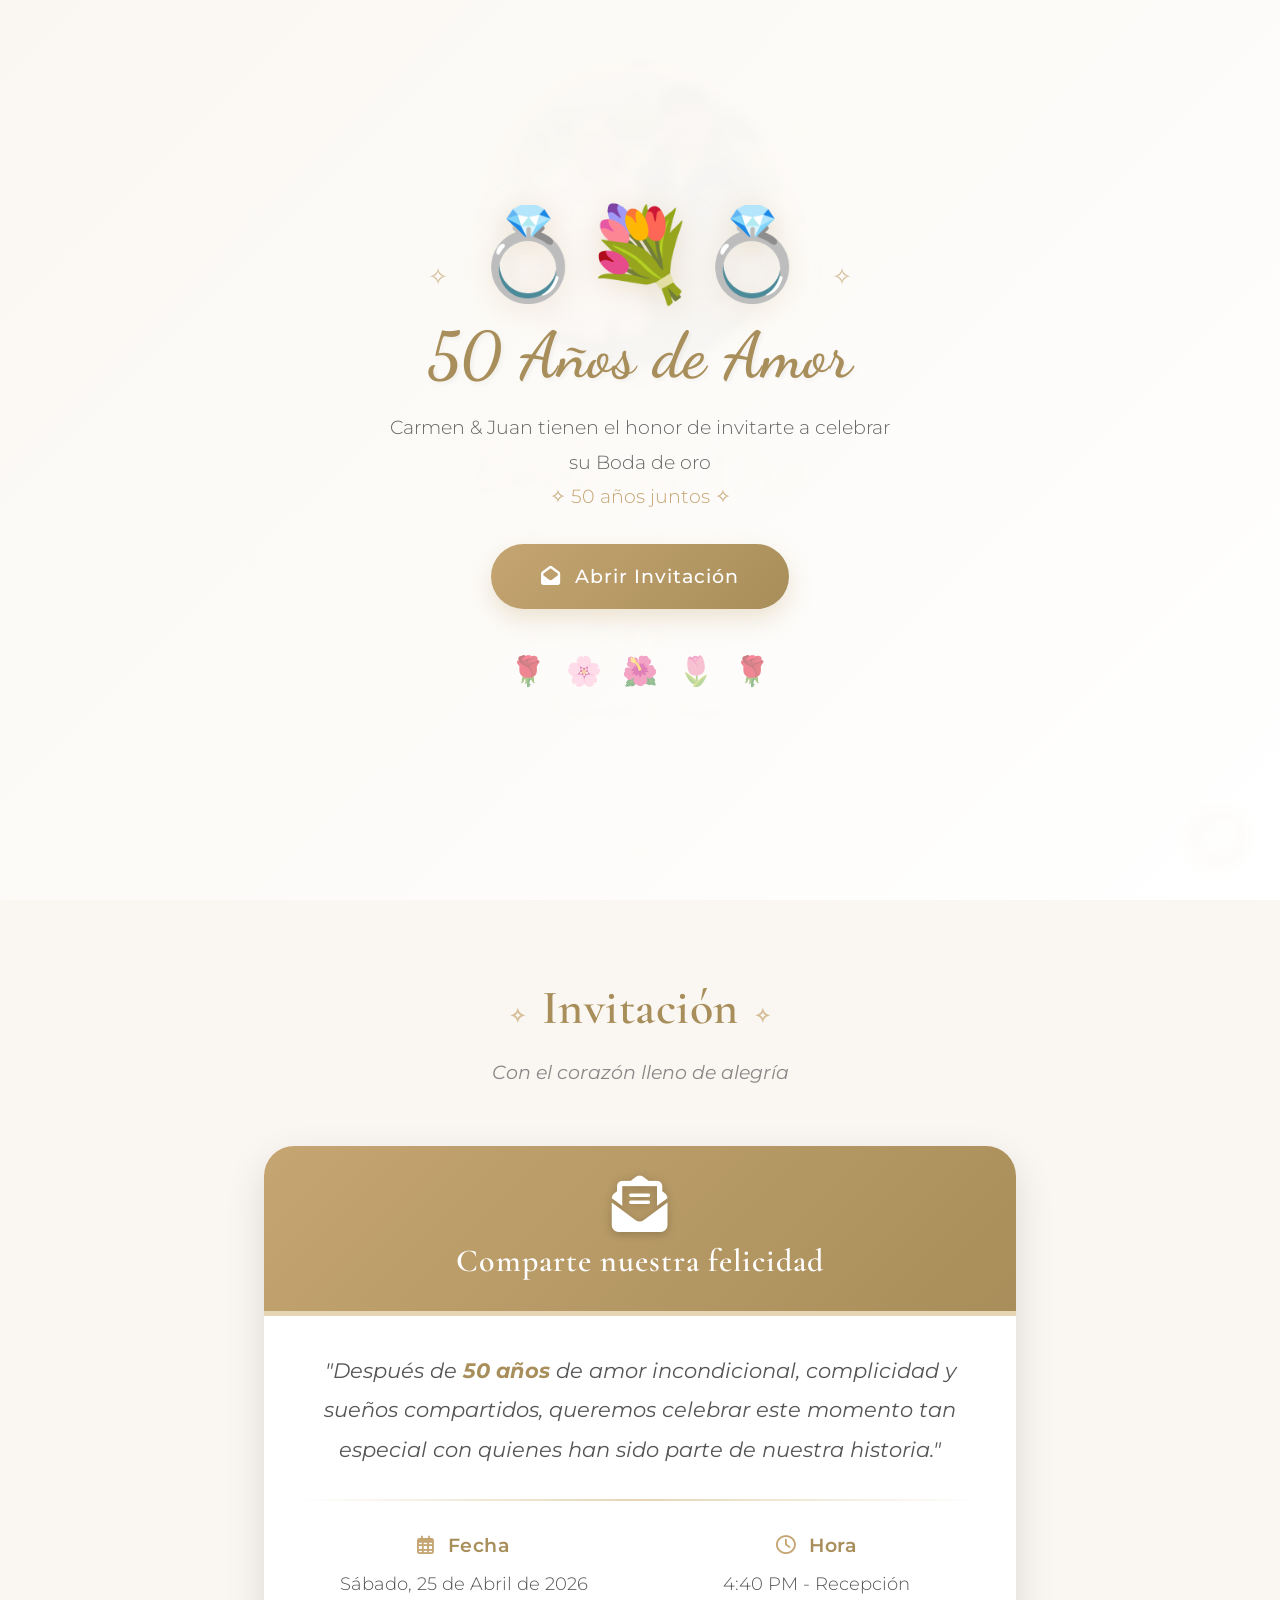
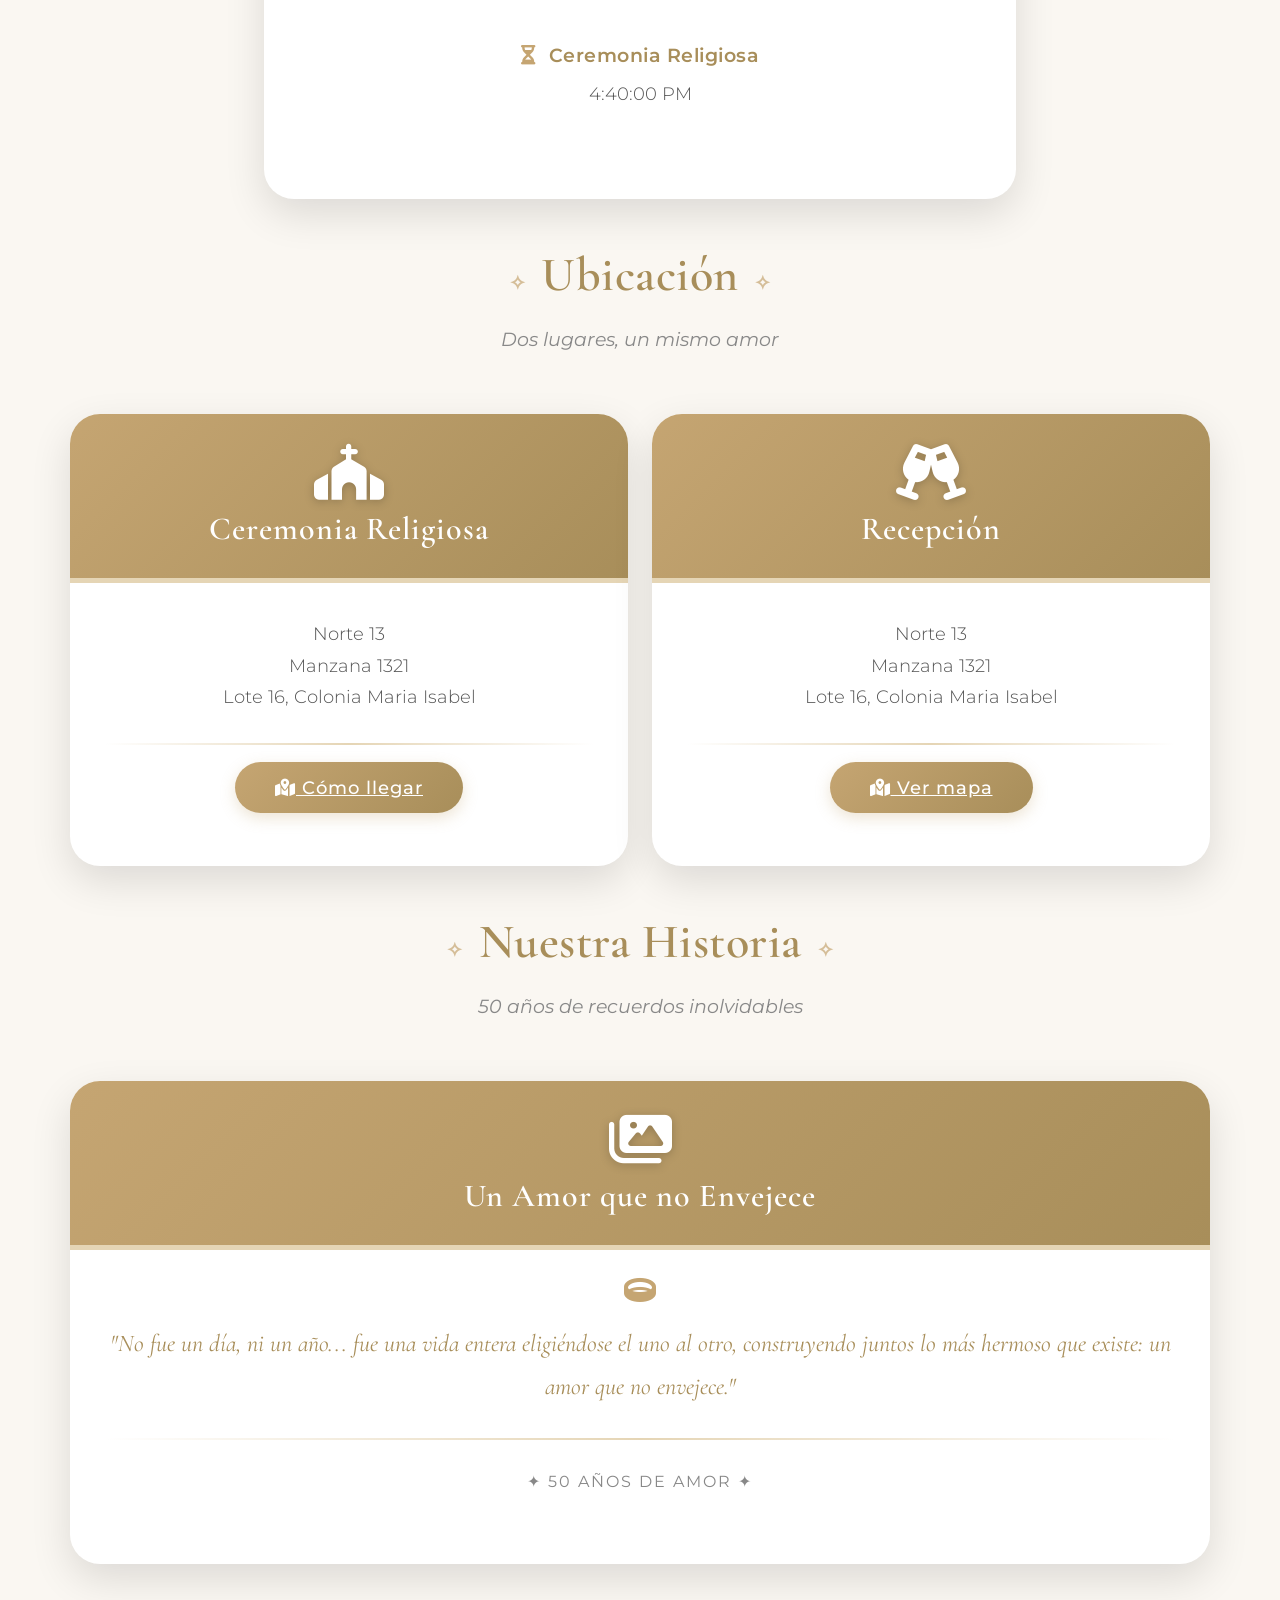
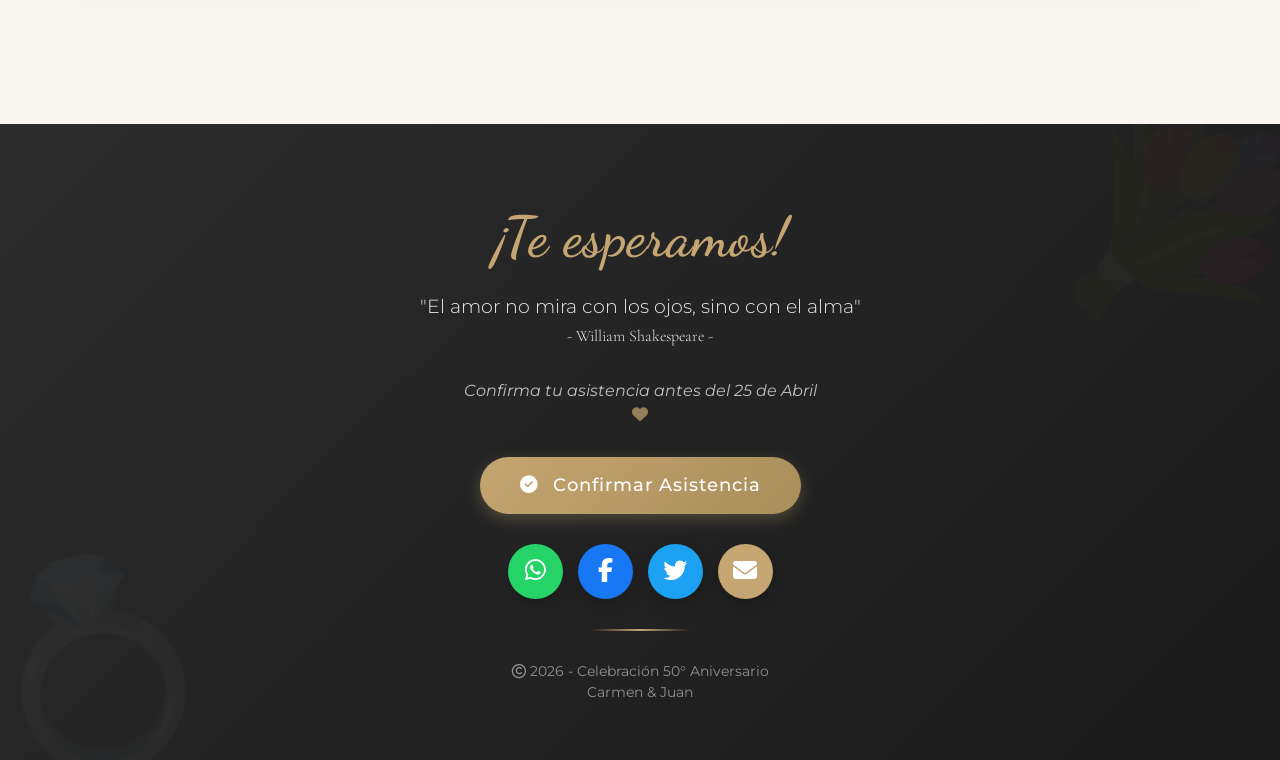
==== index.html @ 45712632 "ADD File index.html ADD File index.html" ====
<!DOCTYPE html>
<html lang="es">
<head>
    <meta charset="UTF-8">
    <meta name="viewport" content="width=device-width, initial-scale=1.0">
    <title>50° Aniversario - María & José</title>
    <link href="https://cdn.jsdelivr.net/npm/bootstrap@5.3.0/dist/css/bootstrap.min.css" rel="stylesheet">
    <link rel="stylesheet" href="https://cdnjs.cloudflare.com/ajax/libs/font-awesome/6.4.0/css/all.min.css">
    <link href="https://fonts.googleapis.com/css2?family=Cormorant+Garamond:wght@400;500;600;700&family=Montserrat:wght@300;400;500&family=Dancing+Script:wght@400;700&display=swap" rel="stylesheet">
    <style>
        :root {
            --primary: #c5a572;
            --primary-dark: #a88e5a;
            --primary-light: #e5d5b5;
            --secondary: #7a5a4b;
            --light: #faf7f2;
            --white: #ffffff;
            --dark: #2c2c2c;
            --gold: #c5a572;
            --gold-light: #e5d5b5;
            --gold-dark: #a88e5a;
            --shadow: 0 15px 40px rgba(0,0,0,0.12);
            --shadow-hover: 0 25px 50px rgba(0,0,0,0.18);
        }

        * {
            margin: 0;
            padding: 0;
            box-sizing: border-box;
        }

        body {
            font-family: 'Montserrat', sans-serif;
            background: var(--light);
            color: var(--dark);
            overflow-x: hidden;
        }

        h1, h2, h3, h4 {
            font-family: 'Cormorant Garamond', serif;
            font-weight: 600;
            letter-spacing: 0.5px;
        }

        .decorative-font {
            font-family: 'Dancing Script', cursive;
        }

        /* Pantalla de bienvenida mejorada */
        .welcome-overlay {
            position: fixed;
            top: 0;
            left: 0;
            width: 100%;
            height: 100%;
            background: linear-gradient(135deg, rgba(250,247,242,0.98) 0%, rgba(255,255,255,0.98) 100%);
            z-index: 10000;
            display: flex;
            align-items: center;
            justify-content: center;
            backdrop-filter: blur(5px);
        }

        .welcome-overlay.hidden {
            animation: fadeOutWelcome 0.8s ease-in-out forwards;
        }

        @keyframes fadeOutWelcome {
            0% { opacity: 1; visibility: visible; }
            100% { opacity: 0; visibility: hidden; }
        }

        .welcome-content {
            text-align: center;
            padding: 40px;
            max-width: 600px;
            position: relative;
        }

        .welcome-ornament {
            position: relative;
            margin-bottom: 20px;
        }

        .welcome-ornament::before,
        .welcome-ornament::after {
            content: "✧";
            font-size: 24px;
            color: var(--primary);
            margin: 0 20px;
            opacity: 0.7;
        }

        .welcome-rings {
            font-size: 90px;
            line-height: 1;
            margin: 20px 0;
            filter: drop-shadow(0 5px 15px rgba(197, 165, 114, 0.3));
            animation: ringGlow 3s ease-in-out infinite;
        }

        @keyframes ringGlow {
            0%, 100% { transform: scale(1); filter: drop-shadow(0 5px 15px rgba(197, 165, 114, 0.3)); }
            50% { transform: scale(1.05); filter: drop-shadow(0 10px 25px rgba(197, 165, 114, 0.5)); }
        }

        .welcome-title {
            font-family: 'Dancing Script', cursive;
            font-size: 4rem;
            color: var(--primary-dark);
            margin-bottom: 15px;
            text-shadow: 2px 2px 4px rgba(0,0,0,0.05);
        }

        .welcome-subtitle {
            font-size: 1.2rem;
            color: #666;
            margin-bottom: 30px;
            line-height: 1.8;
            font-weight: 300;
        }

        .welcome-btn {
            background: linear-gradient(135deg, var(--primary) 0%, var(--primary-dark) 100%);
            color: white;
            border: none;
            padding: 18px 50px;
            border-radius: 60px;
            font-size: 1.2rem;
            font-weight: 500;
            letter-spacing: 1px;
            cursor: pointer;
            transition: all 0.4s ease;
            box-shadow: 0 10px 25px rgba(197, 165, 114, 0.3);
            position: relative;
            overflow: hidden;
        }

        .welcome-btn::before {
            content: '';
            position: absolute;
            top: 0;
            left: -100%;
            width: 100%;
            height: 100%;
            background: linear-gradient(90deg, transparent, rgba(255,255,255,0.3), transparent);
            transition: left 0.5s ease;
        }

        .welcome-btn:hover::before {
            left: 100%;
        }

        .welcome-btn:hover {
            transform: translateY(-3px);
            box-shadow: 0 15px 35px rgba(197, 165, 114, 0.4);
        }

        .welcome-flowers {
            margin-top: 40px;
            font-size: 1.8rem;
            opacity: 0.5;
            display: flex;
            gap: 20px;
            justify-content: center;
        }

        /* Hero Section Mejorado */
        .hero-section {
            min-height: 100vh;
            background: linear-gradient(135deg, #fff 0%, var(--light) 100%);
            display: flex;
            align-items: center;
            justify-content: center;
            position: relative;
            overflow: hidden;
        }

        .hero-section::before {
            content: '';
            position: absolute;
            width: 100%;
            height: 100%;
            background: radial-gradient(circle at 20% 30%, rgba(197, 165, 114, 0.08) 0%, transparent 40%),
                        radial-gradient(circle at 80% 70%, rgba(197, 165, 114, 0.08) 0%, transparent 40%);
            pointer-events: none;
        }

        .decorative-border {
            position: absolute;
            width: 100%;
            height: 100%;
            border: 2px solid rgba(197, 165, 114, 0.1);
            top: 0;
            left: 0;
            pointer-events: none;
        }

        .decorative-line {
            position: absolute;
            width: 150px;
            height: 2px;
            background: linear-gradient(90deg, transparent, var(--primary-light), transparent);
        }

        .line-1 { top: 10%; left: 5%; }
        .line-2 { bottom: 10%; right: 5%; transform: rotate(180deg); }

        .decorative-symbol {
            position: absolute;
            font-size: 100px;
            color: var(--primary);
            opacity: 0.1;
            animation: floatSymbol 6s ease-in-out infinite;
        }

        @keyframes floatSymbol {
            0%, 100% { transform: translateY(0) rotate(0deg); }
            50% { transform: translateY(-20px) rotate(5deg); }
        }

        .symbol-1 { top: 5%; left: 3%; }
        .symbol-2 { top: 15%; right: 5%; animation-delay: -2s; }
        .symbol-3 { bottom: 10%; left: 8%; animation-delay: -4s; }
        .symbol-4 { bottom: 5%; right: 3%; animation-delay: -1s; }

        .hero-content {
            text-align: center;
            z-index: 10;
            animation: fadeInUp 1.2s ease-out;
            padding: 20px;
        }

        @keyframes fadeInUp {
            from {
                opacity: 0;
                transform: translateY(40px);
            }
            to {
                opacity: 1;
                transform: translateY(0);
            }
        }

        /* Marco de foto mejorado para aniversario */
        .photo-frame-container {
            position: relative;
            width: 320px;
            height: 320px;
            margin: 0 auto 40px;
        }

        .photo-frame {
            width: 100%;
            height: 100%;
            border-radius: 50%;
            padding: 10px;
            background: linear-gradient(135deg, var(--primary) 0%, var(--primary-light) 50%, var(--primary) 100%);
            box-shadow: var(--shadow);
            position: relative;
            animation: gentleFloat 4s ease-in-out infinite;
        }

        @keyframes gentleFloat {
            0%, 100% { transform: translateY(0); }
            50% { transform: translateY(-12px); }
        }

        .photo-frame-inner {
            width: 100%;
            height: 100%;
            border-radius: 50%;
            overflow: hidden;
            border: 4px solid var(--white);
            box-shadow: inset 0 0 30px rgba(0,0,0,0.1);
        }

        .photo-placeholder {
            width: 100%;
            height: 100%;
            background: linear-gradient(45deg, #e5d5b5 0%, #d4b894 100%);
            display: flex;
            align-items: center;
            justify-content: center;
            color: var(--white);
            font-size: 80px;
        }

        .photo-placeholder img {
            width: 100%;
            height: 100%;
            object-fit: cover;
            transition: transform 0.5s ease;
        }

        .photo-placeholder img:hover {
            transform: scale(1.05);
        }

        .frame-decoration {
            position: absolute;
            top: -20px;
            left: -20px;
            right: -20px;
            bottom: -20px;
            border: 2px dashed var(--primary-light);
            border-radius: 50%;
            animation: rotateSlow 30s linear infinite;
        }

        .frame-decoration-2 {
            position: absolute;
            top: -10px;
            left: -10px;
            right: -10px;
            bottom: -10px;
            border: 1px solid var(--primary);
            border-radius: 50%;
            opacity: 0.5;
            animation: rotateSlow 20s linear infinite reverse;
        }

        @keyframes rotateSlow {
            from { transform: rotate(0deg); }
            to { transform: rotate(360deg); }
        }

        .frame-ornaments {
            position: absolute;
            width: 100%;
            height: 100%;
            top: 0;
            left: 0;
            pointer-events: none;
        }

        .frame-ornament {
            position: absolute;
            font-size: 24px;
            color: var(--primary);
            filter: drop-shadow(0 2px 5px rgba(197, 165, 114, 0.3));
        }

        .orn-1 { top: -15px; left: 50%; transform: translateX(-50%); }
        .orn-2 { bottom: -15px; left: 50%; transform: translateX(-50%); }
        .orn-3 { left: -15px; top: 50%; transform: translateY(-50%); }
        .orn-4 { right: -15px; top: 50%; transform: translateY(-50%); }
        .orn-5 { top: 15%; right: -10px; transform: rotate(15deg); }
        .orn-6 { bottom: 15%; left: -10px; transform: rotate(-15deg); }

        .hero-title {
            font-family: 'Dancing Script', cursive;
            font-size: 4.5rem;
            color: var(--primary-dark);
            margin-bottom: 10px;
            text-shadow: 2px 2px 4px rgba(0,0,0,0.05);
            line-height: 1.2;
        }

        .hero-subtitle {
            font-family: 'Cormorant Garamond', serif;
            font-size: 1.8rem;
            letter-spacing: 3px;
            color: var(--secondary);
            margin-bottom: 20px;
            text-transform: uppercase;
            font-weight: 400;
        }

        .anniversary-number {
            font-size: 6rem;
            font-weight: 700;
            color: var(--primary);
            text-shadow: 2px 2px 4px rgba(197, 165, 114, 0.2);
            line-height: 1;
            margin: 15px 0;
            font-family: 'Cormorant Garamond', serif;
        }

        .couple-names {
            font-size: 2rem;
            color: var(--secondary);
            font-family: 'Dancing Script', cursive;
            margin-bottom: 25px;
        }

        .scroll-indicator {
            position: absolute;
            bottom: 30px;
            left: 50%;
            transform: translateX(-50%);
            color: var(--primary);
            cursor: pointer;
            transition: all 0.3s ease;
            animation: bounceDown 2s infinite;
        }

        @keyframes bounceDown {
            0%, 100% { transform: translateX(-50%) translateY(0); }
            50% { transform: translateX(-50%) translateY(10px); }
        }

        /* Countdown mejorado */
        .countdown-wrapper {
            background: rgba(255,255,255,0.8);
            backdrop-filter: blur(5px);
            border-radius: 80px;
            padding: 20px 30px;
            margin-top: 30px;
            box-shadow: 0 5px 20px rgba(197, 165, 114, 0.2);
            border: 1px solid rgba(197, 165, 114, 0.3);
        }

        .countdown-container {
            display: flex;
            justify-content: center;
            gap: 25px;
            flex-wrap: wrap;
        }

        .countdown-item {
            text-align: center;
            min-width: 80px;
        }

        .countdown-number {
            font-size: 2.8rem;
            font-weight: 700;
            color: var(--primary-dark);
            line-height: 1;
            display: block;
            font-family: 'Cormorant Garamond', serif;
        }

        .countdown-label {
            font-size: 0.9rem;
            color: #888;
            text-transform: uppercase;
            letter-spacing: 1px;
            font-weight: 300;
        }

        /* Secciones generales */
        .section-padding {
            padding: 80px 0;
        }

        .section-title {
            font-family: 'Cormorant Garamond', serif;
            font-size: 3rem;
            color: var(--primary-dark);
            text-align: center;
            margin-bottom: 60px;
            position: relative;
        }

        .section-title::before {
            content: "✧";
            font-size: 20px;
            color: var(--primary);
            margin-right: 15px;
            opacity: 0.7;
        }

        .section-title::after {
            content: "✧";
            font-size: 20px;
            color: var(--primary);
            margin-left: 15px;
            opacity: 0.7;
        }

        .section-subtitle {
            text-align: center;
            color: #888;
            font-size: 1.2rem;
            margin-top: -40px;
            margin-bottom: 60px;
            font-style: italic;
        }

        /* Cards mejoradas */
        .card-custom {
            border: none;
            border-radius: 30px;
            background: var(--white);
            box-shadow: var(--shadow);
            transition: all 0.4s ease;
            overflow: hidden;
            margin-bottom: 30px;
            height: 100%;
        }

        .card-custom:hover {
            transform: translateY(-10px);
            box-shadow: var(--shadow-hover);
        }

        .card-header-custom {
            background: linear-gradient(135deg, var(--primary) 0%, var(--primary-dark) 100%);
            color: white;
            padding: 30px 20px;
            text-align: center;
            border-bottom: 5px solid var(--gold-light);
        }

        .card-header-custom i {
            font-size: 3.5rem;
            margin-bottom: 10px;
            filter: drop-shadow(0 2px 5px rgba(0,0,0,0.2));
        }

        .card-header-custom h3 {
            font-size: 2rem;
            margin: 0;
            font-family: 'Cormorant Garamond', serif;
            letter-spacing: 1px;
        }

        .card-body-custom {
            padding: 35px;
        }

        .info-item {
            margin-bottom: 25px;
        }

        .info-label {
            font-weight: 600;
            color: var(--primary-dark);
            font-size: 1.2rem;
            margin-bottom: 8px;
            letter-spacing: 0.5px;
        }

        .info-label i {
            margin-right: 8px;
            color: var(--primary);
        }

        .info-text {
            color: #555;
            font-size: 1.1rem;
            line-height: 1.8;
            font-weight: 300;
        }

        .divider {
            height: 2px;
            background: linear-gradient(90deg, transparent, var(--primary-light), transparent);
            margin: 30px 0;
        }

        .btn-custom {
            background: linear-gradient(135deg, var(--primary) 0%, var(--primary-dark) 100%);
            color: white;
            border: none;
            padding: 15px 40px;
            border-radius: 60px;
            font-size: 1.1rem;
            font-weight: 500;
            letter-spacing: 1px;
            transition: all 0.3s ease;
            box-shadow: 0 5px 15px rgba(197, 165, 114, 0.3);
            position: relative;
            overflow: hidden;
        }

        .btn-custom::before {
            content: '';
            position: absolute;
            top: 0;
            left: -100%;
            width: 100%;
            height: 100%;
            background: linear-gradient(90deg, transparent, rgba(255,255,255,0.3), transparent);
            transition: left 0.5s ease;
        }

        .btn-custom:hover::before {
            left: 100%;
        }

        .btn-custom:hover {
            transform: translateY(-3px);
            box-shadow: 0 8px 25px rgba(197, 165, 114, 0.4);
        }

        /* Padrinos list mejorado */
        .padrinos-list {
            list-style: none;
            padding: 0;
        }

        .padrinos-list li {
            padding: 20px;
            margin-bottom: 15px;
            background: var(--light);
            border-radius: 20px;
            border-left: 5px solid var(--primary);
            transition: all 0.3s ease;
        }

        .padrinos-list li:hover {
            background: #f0e8dc;
            transform: translateX(5px);
        }

        .padrinos-list li strong {
            color: var(--primary-dark);
            display: block;
            margin-bottom: 8px;
            font-size: 1.2rem;
            font-family: 'Cormorant Garamond', serif;
        }

        /* Galería mejorada */
        .gallery-grid {
            display: grid;
            grid-template-columns: repeat(auto-fit, minmax(200px, 1fr));
            gap: 20px;
            margin-top: 20px;
        }

        .gallery-item {
            position: relative;
            overflow: hidden;
            border-radius: 20px;
            cursor: pointer;
            aspect-ratio: 1;
            border: 3px solid var(--white);
            box-shadow: 0 5px 15px rgba(0,0,0,0.1);
            transition: all 0.4s ease;
        }

        .gallery-item::after {
            content: '🔍';
            position: absolute;
            top: 50%;
            left: 50%;
            transform: translate(-50%, -50%) scale(0);
            font-size: 2rem;
            color: white;
            background: rgba(197, 165, 114, 0.8);
            width: 50px;
            height: 50px;
            border-radius: 50%;
            display: flex;
            align-items: center;
            justify-content: center;
            transition: all 0.3s ease;
            opacity: 0;
        }

        .gallery-item:hover::after {
            transform: translate(-50%, -50%) scale(1);
            opacity: 1;
        }

        .gallery-item:hover {
            border-color: var(--primary);
            box-shadow: 0 10px 25px rgba(197, 165, 114, 0.4);
        }

        .gallery-item img {
            width: 100%;
            height: 100%;
            object-fit: cover;
            transition: transform 0.6s ease;
        }

        .gallery-item:hover img {
            transform: scale(1.15);
        }

        /* Footer mejorado */
        .footer-section {
            background: linear-gradient(135deg, #2c2c2c 0%, #1a1a1a 100%);
            color: white;
            padding: 80px 0 40px;
            margin-top: 80px;
            position: relative;
            overflow: hidden;
        }

        .footer-section::before {
            content: '💍';
            position: absolute;
            font-size: 200px;
            opacity: 0.03;
            bottom: -50px;
            left: -30px;
            transform: rotate(-15deg);
        }

        .footer-section::after {
            content: '💐';
            position: absolute;
            font-size: 200px;
            opacity: 0.03;
            top: -50px;
            right: -30px;
            transform: rotate(15deg) scaleX(-1);
        }

        .footer-content {
            position: relative;
            z-index: 2;
            text-align: center;
        }

        .footer-title {
            font-family: 'Dancing Script', cursive;
            font-size: 3.5rem;
            color: var(--primary);
            margin-bottom: 20px;
        }

        .footer-text {
            font-size: 1.2rem;
            margin-bottom: 30px;
            opacity: 0.9;
            font-weight: 300;
            max-width: 700px;
            margin-left: auto;
            margin-right: auto;
        }

        .footer-note {
            font-size: 1rem;
            opacity: 0.7;
            margin-bottom: 30px;
            font-style: italic;
        }

        .share-buttons {
            display: flex;
            gap: 15px;
            justify-content: center;
            margin: 30px 0;
        }

        .share-btn {
            width: 55px;
            height: 55px;
            border-radius: 50%;
            border: none;
            color: white;
            font-size: 1.5rem;
            cursor: pointer;
            transition: all 0.4s ease;
            box-shadow: 0 5px 15px rgba(0,0,0,0.2);
        }

        .share-btn:hover {
            transform: translateY(-5px) scale(1.1);
        }

        .share-btn.whatsapp { background: #25D366; }
        .share-btn.facebook { background: #1877F2; }
        .share-btn.twitter { background: #1DA1F2; }
        .share-btn.email { background: var(--primary); }

        .footer-divider {
            width: 100px;
            height: 2px;
            background: linear-gradient(90deg, transparent, var(--primary), transparent);
            margin: 30px auto;
        }

        .copyright {
            font-size: 0.9rem;
            opacity: 0.5;
        }

        /* Music control mejorado */
        .music-control {
            position: fixed;
            bottom: 30px;
            right: 30px;
            z-index: 1000;
            background: linear-gradient(135deg, var(--primary) 0%, var(--primary-dark) 100%);
            color: white;
            border: none;
            width: 65px;
            height: 65px;
            border-radius: 50%;
            font-size: 1.8rem;
            cursor: pointer;
            box-shadow: 0 5px 20px rgba(197, 165, 114, 0.4);
            transition: all 0.4s ease;
            display: flex;
            align-items: center;
            justify-content: center;
            animation: pulseMusic 2s infinite;
        }

        @keyframes pulseMusic {
            0% { box-shadow: 0 5px 20px rgba(197, 165, 114, 0.4); }
            50% { box-shadow: 0 10px 30px rgba(197, 165, 114, 0.7); }
            100% { box-shadow: 0 5px 20px rgba(197, 165, 114, 0.4); }
        }

        .music-control:hover {
            transform: scale(1.15) rotate(5deg);
        }

        /* Modal mejorado */
        .modal-content {
            border-radius: 30px;
            border: none;
            overflow: hidden;
        }

        .modal-header {
            background: linear-gradient(135deg, var(--primary) 0%, var(--primary-dark) 100%);
            color: white;
            padding: 25px;
            border-bottom: 3px solid var(--gold-light);
        }

        .modal-header .modal-title {
            font-size: 1.8rem;
            font-family: 'Cormorant Garamond', serif;
        }

        .modal-body {
            padding: 35px;
        }

        .form-control, .form-select {
            border-radius: 15px;
            padding: 12px 20px;
            border: 2px solid #eee;
            transition: all 0.3s ease;
            font-size: 1rem;
        }

        .form-control:focus, .form-select:focus {
            border-color: var(--primary);
            box-shadow: 0 0 0 0.3rem rgba(197, 165, 114, 0.25);
        }

        .form-label {
            font-weight: 500;
            color: var(--primary-dark);
            margin-bottom: 8px;
            font-size: 1.1rem;
        }

        /* Elementos flotantes */
        .floating-hearts {
            position: fixed;
            top: 0;
            left: 0;
            width: 100%;
            height: 100%;
            pointer-events: none;
            z-index: 0;
        }

        .float-item {
            position: absolute;
            color: var(--primary);
            opacity: 0.2;
            font-size: 20px;
            animation: floatVertical 8s infinite;
        }

        @keyframes floatVertical {
            0% { transform: translateY(100vh) rotate(0deg); opacity: 0; }
            10% { opacity: 0.2; }
            90% { opacity: 0.2; }
            100% { transform: translateY(-100px) rotate(360deg); opacity: 0; }
        }

        /* Responsive */
        @media (max-width: 768px) {
            .hero-title {
                font-size: 3rem;
            }
            .hero-subtitle {
                font-size: 1.4rem;
            }
            .anniversary-number {
                font-size: 4.5rem;
            }
            .couple-names {
                font-size: 1.6rem;
            }
            .photo-frame-container {
                width: 250px;
                height: 250px;
            }
            .section-title {
                font-size: 2.5rem;
            }
            .countdown-number {
                font-size: 2.2rem;
            }
            .footer-title {
                font-size: 2.5rem;
            }
        }

        @media (max-width: 480px) {
            .countdown-container {
                gap: 10px;
            }
            .countdown-item {
                min-width: 60px;
            }
            .countdown-number {
                font-size: 1.8rem;
            }
            .btn-custom {
                padding: 12px 25px;
                font-size: 1rem;
            }
        }

        /* Confeti */
        .confetti {
            position: fixed;
            pointer-events: none;
            z-index: 9999;
            font-size: 24px;
            animation: confettiFall linear forwards;
        }

        @keyframes confettiFall {
            to {
                transform: translateY(100vh) rotate(720deg);
                opacity: 0;
            }
        }

        /* Efectos hover adicionales */
        .hover-gold {
            transition: color 0.3s ease;
        }
        .hover-gold:hover {
            color: var(--primary) !important;
        }
    </style>
</head>
<body>
    <!-- Pantalla de Bienvenida Mejorada -->
    <div class="welcome-overlay" id="welcomeOverlay">
        <div class="welcome-content">
            <div class="welcome-ornament">
                <span class="welcome-rings">💍💐💍</span>
            </div>
            <h1 class="welcome-title">50 Años de Amor</h1>
            <p class="welcome-subtitle">
                Carmen & Juan tienen el honor de invitarte a celebrar<br>
                su Boda de oro<br>
                <span style="color: var(--primary);">✧ 50 años juntos ✧</span>
            </p>
            <button class="welcome-btn" onclick="openInvitation()">
                <i class="fas fa-envelope-open me-2"></i> Abrir Invitación
            </button>
            <div class="welcome-flowers">
                <span>🌹</span>
                <span>🌸</span>
                <span>🌺</span>
                <span>🌷</span>
                <span>🌹</span>
            </div>
        </div>
    </div>

    <!-- Elementos flotantes decorativos -->
    <div class="floating-hearts" id="floatingElements"></div>

    <!-- Hero Section Mejorado -->
    <section class="hero-section">
        <!-- Decoraciones de fondo -->
        <div class="decorative-line line-1"></div>
        <div class="decorative-line line-2"></div>
        <div class="decorative-symbol symbol-1">💍</div>
        <div class="decorative-symbol symbol-2">💐</div>
        <div class="decorative-symbol symbol-3">🌹</div>
        <div class="decorative-symbol symbol-4">✨</div>

        <div class="hero-content">
            <!-- Marco de foto mejorado para aniversario -->
            <div class="photo-frame-container">
                <div class="frame-decoration"></div>
                <div class="frame-decoration-2"></div>
                <div class="frame-ornaments">
                    <span class="frame-ornament orn-1">💎</span>
                    <span class="frame-ornament orn-2">💎</span>
                    <span class="frame-ornament orn-3">💍</span>
                    <span class="frame-ornament orn-4">💍</span>
                    <span class="frame-ornament orn-5">✨</span>
                    <span class="frame-ornament orn-6">✨</span>
                </div>
                <div class="photo-frame">
                    <div class="photo-frame-inner">
                        <div class="photo-placeholder">
                            <img src="images/festejados.jpeg" alt="María y José - 50 Aniversario" onerror="this.style.display='none'; this.parentElement.innerHTML='💑';">
                        </div>
                    </div>
                </div>
            </div>

            <h1 class="hero-title">Boda de Oro</h1>
            <h2 class="hero-subtitle">50 Aniversario</h2>
            <div class="anniversary-number">50°</div>
            <div class="couple-names">Carmen & Juan</div>

            <!-- Countdown mejorado -->
            <div class="countdown-wrapper">
                <div class="countdown-container">
                    <div class="countdown-item">
                        <span class="countdown-number" id="days">00</span>
                        <span class="countdown-label">Días</span>
                    </div>
                    <div class="countdown-item">
                        <span class="countdown-number" id="hours">00</span>
                        <span class="countdown-label">Horas</span>
                    </div>
                    <div class="countdown-item">
                        <span class="countdown-number" id="minutes">00</span>
                        <span class="countdown-label">Minutos</span>
                    </div>
                    <div class="countdown-item">
                        <span class="countdown-number" id="seconds">00</span>
                        <span class="countdown-label">Segundos</span>
                    </div>
                </div>
            </div>

            <div class="scroll-indicator" onclick="scrollToContent()">
                <i class="fas fa-chevron-down fa-2x"></i>
            </div>
        </div>
    </section>

    <!-- Contenido principal -->
    <div class="container section-padding">
        <!-- Invitación -->
        <h2 class="section-title">Invitación</h2>
        <p class="section-subtitle">Con el corazón lleno de alegría</p>
        <div class="row justify-content-center">
            <div class="col-lg-8">
                <div class="card-custom">
                    <div class="card-header-custom">
                        <i class="fas fa-envelope-open-text"></i>
                        <h3>Comparte nuestra felicidad</h3>
                    </div>
                    <div class="card-body-custom">
                        <p class="text-center" style="font-size: 1.3rem; line-height: 1.9; color: #555; font-style: italic;">
                            "Después de <strong style="color: var(--primary-dark);">50 años</strong> de amor incondicional, 
                            complicidad y sueños compartidos, queremos celebrar este momento tan especial 
                            con quienes han sido parte de nuestra historia."
                        </p>
                        <div class="divider"></div>
                        <div class="row text-center mt-4">
                            <div class="col-md-6">
                                <div class="info-item">
                                    <div class="info-label"><i class="far fa-calendar-alt"></i> Fecha</div>
                                    <div class="info-text">Sábado, 25 de Abril de 2026</div>
                                </div>
                            </div>
                            <div class="col-md-6">
                                <div class="info-item">
                                    <div class="info-label"><i class="far fa-clock"></i> Hora</div>
                                    <div class="info-text">4:40 PM - Recepción</div>
                                </div>
                            </div>
                        </div>
                        <div class="text-center mt-3">
                            <div class="info-item">
                                <div class="info-label"><i class="fas fa-hourglass-half"></i> Ceremonia Religiosa</div>
                                <div class="info-text">4:40:00 PM</div>
                            </div>
                        </div>
                    </div>
                </div>
            </div>
        </div>

        <!-- Ubicación -->
        <h2 class="section-title mt-5">Ubicación</h2>
        <p class="section-subtitle">Dos lugares, un mismo amor</p>
        <div class="row g-4">
            <div class="col-md-6">
                <div class="card-custom h-100">
                    <div class="card-header-custom">
                        <i class="fas fa-church"></i>
                        <h3>Ceremonia Religiosa</h3>
                    </div>
                    <div class="card-body-custom">
                        <div class="info-item text-center">                            
                            <div class="info-text">
                                Norte 13<br>
                                Manzana 1321<br>
                                Lote 16, Colonia Maria Isabel
                            </div>
                        </div>
                        <div class="divider"></div>
                        <div class="text-center">
                            <a href="https://maps.google.com" target="_blank" class="btn-custom">
                                <i class="fas fa-map-marked-alt"></i> Cómo llegar
                            </a>
                        </div>
                    </div>
                </div>
            </div>
            <div class="col-md-6">
                <div class="card-custom h-100">
                    <div class="card-header-custom">
                        <i class="fas fa-glass-cheers"></i>
                        <h3>Recepción</h3>
                    </div>
                    <div class="card-body-custom">
                        <div class="info-item text-center">
                            <div class="info-text">
                                Norte 13<br>
                                Manzana 1321<br>
                                Lote 16, Colonia Maria Isabel
                            </div>
                        </div>
                        <div class="divider"></div>
                        <div class="text-center">
                            <a href="https://maps.google.com" target="_blank" class="btn-custom">
                                <i class="fas fa-map-marked-alt"></i> Ver mapa
                            </a>
                        </div>
                    </div>
                </div>
            </div>
        </div>       

        <!-- Galería -->
        <h2 class="section-title mt-5">Nuestra Historia</h2>
        <p class="section-subtitle">50 años de recuerdos inolvidables</p>
        <div class="row justify-content-center">
            <div class="col-lg-12">
                <div class="card-custom">
                    <div class="card-header-custom">
                        <i class="fas fa-images"></i>
                        <h3>Un Amor que no Envejece</h3>
                    </div>
                    <div class="card-body-custom text-center py-4">
                        <i class="fas fa-ring" style="font-size:2rem; color:var(--primary); margin-bottom:1rem;"></i>
                        <p style="font-family:'Cormorant Garamond'; font-size:1.5rem; font-style:italic; color:var(--primary-dark); line-height:1.8;">
                            "No fue un día, ni un año... fue una vida entera eligiéndose el uno al otro,
                            construyendo juntos lo más hermoso que existe: un amor que no envejece."
                        </p>
                        <div class="divider"></div>
                        <p style="font-size:1rem; color:#888; letter-spacing:2px;">✦ 50 AÑOS DE AMOR ✦</p>
                    </div>
                </div>
            </div>
        </div>
    </div>

    <!-- Footer Mejorado -->
    <footer class="footer-section">
        <div class="container footer-content">
            <h3 class="footer-title">¡Te esperamos!</h3>
            <p class="footer-text">
                "El amor no mira con los ojos, sino con el alma"<br>
                <span style="font-family: 'Cormorant Garamond'; font-size: 1rem;">- William Shakespeare -</span>
            </p>
            <p class="footer-note">
                Confirma tu asistencia antes del 25 de Abril<br>
                <i class="fas fa-heart" style="color: var(--primary);"></i>
            </p>
            <button class="btn-custom" data-bs-toggle="modal" data-bs-target="#confirmModal">
                <i class="fas fa-check-circle me-2"></i> Confirmar Asistencia
            </button>
            
            <div class="share-buttons">
                <button class="share-btn whatsapp" onclick="shareWhatsApp()" title="Compartir en WhatsApp">
                    <i class="fab fa-whatsapp"></i>
                </button>
                <button class="share-btn facebook" onclick="shareFacebook()" title="Compartir en Facebook">
                    <i class="fab fa-facebook-f"></i>
                </button>
                <button class="share-btn twitter" onclick="shareTwitter()" title="Compartir en Twitter">
                    <i class="fab fa-twitter"></i>
                </button>
                <button class="share-btn email" onclick="shareEmail()" title="Compartir por Email">
                    <i class="fas fa-envelope"></i>
                </button>
            </div>
            
            <div class="footer-divider"></div>
            <p class="copyright">
                <i class="far fa-copyright"></i> 2026 - Celebración 50° Aniversario<br>
                Carmen & Juan
            </p>
        </div>
    </footer>

    <!-- Modal de Confirmación Mejorado -->
    <div class="modal fade" id="confirmModal" tabindex="-1" aria-hidden="true">
        <div class="modal-dialog modal-dialog-centered modal-lg">
            <div class="modal-content">
                <div class="modal-header">
                    <h5 class="modal-title"><i class="fas fa-heart me-2"></i> Confirmar Asistencia</h5>
                    <button type="button" class="btn-close btn-close-white" data-bs-dismiss="modal" aria-label="Close"></button>
                </div>
                <div class="modal-body">
                    <form id="confirmForm">
                        <div class="row">
                            <div class="col-md-6 mb-3">
                                <label class="form-label">Nombre Completo *</label>
                                <input type="text" class="form-control" id="nombre" required placeholder="Ej: Juan Pérez">
                            </div>
                            <div class="col-md-6 mb-3">
                                <label class="form-label">Teléfono / WhatsApp *</label>
                                <input type="tel" class="form-control" id="telefono" required placeholder="Ej: 555-123-4567">
                            </div>
                        </div>
                        <div class="row">
                            <div class="col-md-6 mb-3">
                                <label class="form-label">Email</label>
                                <input type="email" class="form-control" id="email" placeholder="tucorreo@ejemplo.com">
                            </div>
                            <div class="col-md-6 mb-3">
                                <label class="form-label">Número de Acompañantes</label>
                                <input type="number" class="form-control" id="acompanantes" min="0" value="0">
                            </div>
                        </div>
                        <div class="mb-3">
                            <label class="form-label">¿Asistirás a la celebración? *</label>
                            <select class="form-select" id="asistencia" required>
                                <option value="si">Sí, asistiré con gusto</option>
                                <option value="si-ceremonia">Sí, solo a la ceremonia</option>
                                <option value="si-recepcion">Sí, solo a la recepción</option>
                                <option value="no">No podré asistir</option>
                            </select>
                        </div>
                        <div class="mb-3">
                            <label class="form-label">Alergias o Restricciones Alimenticias</label>
                            <input type="text" class="form-control" id="alergias" placeholder="Ej: Sin gluten, alergia a mariscos, etc.">
                        </div>
                        <div class="mb-3">
                            <label class="form-label">Mensaje para los festejados</label>
                            <textarea class="form-control" id="mensaje" rows="3" placeholder="Escribe un mensaje especial..."></textarea>
                        </div>
                        <button type="submit" class="btn-custom w-100">
                            <i class="fas fa-paper-plane me-2"></i> Enviar Confirmación
                        </button>
                    </form>
                </div>
            </div>
        </div>
    </div>

    <!-- Control de Música Mejorado -->
    <button class="music-control" id="musicBtn" onclick="toggleMusic()">
        <i class="fas fa-music"></i>
    </button>
    
    <!-- Reproductor de Audio -->
    <audio id="bgMusic" loop>
        <source src="audio/par_anillos_balada.mp3" type="audio/mpeg">
    </audio>

    <script src="https://cdn.jsdelivr.net/npm/bootstrap@5.3.0/dist/js/bootstrap.bundle.min.js"></script>
    <script>
        // Variables globales
        let musicPlaying = false;
        const musicBtn = document.getElementById('musicBtn');
        const bgMusic = document.getElementById('bgMusic');
        let audioEnabled = false;

        // Función mejorada para abrir la invitación
        function openInvitation() {
            const overlay = document.getElementById('welcomeOverlay');
            overlay.classList.add('hidden');
            
            // Crear efecto de confeti al abrir
            createCelebrationConfetti();
            
            // Intentar reproducir música después de la interacción del usuario
            setTimeout(() => {
                bgMusic.volume = 0.5;
                bgMusic.play().then(() => {
                    musicPlaying = true;
                    musicBtn.innerHTML = '<i class="fas fa-pause"></i>';
                    audioEnabled = true;
                }).catch(error => {
                    console.log('La reproducción automática no está permitida. El usuario deberá hacer clic en el botón de música.');
                });
                
                setTimeout(() => {
                    overlay.remove();
                }, 800);
            }, 300);
        }

        // Función de confeti mejorada
        function createCelebrationConfetti() {
            const symbols = ['💍', '💐', '🌹', '✨', '💛', '🌟', '🌸', '💎', '🎉', '🥂'];
            for (let i = 0; i < 80; i++) {
                setTimeout(() => {
                    const confetti = document.createElement('div');
                    confetti.className = 'confetti';
                    confetti.style.left = Math.random() * 100 + 'vw';
                    confetti.style.top = '-20px';
                    confetti.style.fontSize = (Math.random() * 30 + 20) + 'px';
                    confetti.style.color = `hsl(${Math.random() * 60 + 30}, 70%, 60%)`;
                    confetti.innerHTML = symbols[Math.floor(Math.random() * symbols.length)];
                    confetti.style.animationDuration = Math.random() * 4 + 3 + 's';
                    confetti.style.animationDelay = Math.random() * 0.5 + 's';
                    document.body.appendChild(confetti);
                    
                    setTimeout(() => confetti.remove(), 7000);
                }, i * 50);
            }
        }

        // Control de música mejorado
        function toggleMusic() {
            if (!audioEnabled) {
                // Si el audio no ha sido habilitado por la interacción del usuario
                bgMusic.volume = 0.5;
            }
            
            if (musicPlaying) {
                bgMusic.pause();
                musicBtn.innerHTML = '<i class="fas fa-music"></i>';
                musicPlaying = false;
            } else {
                bgMusic.play().then(() => {
                    musicBtn.innerHTML = '<i class="fas fa-pause"></i>';
                    musicPlaying = true;
                    audioEnabled = true;
                }).catch(error => {
                    console.error('Error al reproducir música:', error);
                    alert('Haz clic en el botón de música después de interactuar con la página');
                });
            }
        }

        // Contador regresivo mejorado
        const eventDate = new Date('2024-06-15T19:00:00').getTime();
        
        function updateCountdown() {
            const now = new Date().getTime();
            const distance = eventDate - now;
            
            if (distance > 0) {
                const days = Math.floor(distance / (1000 * 60 * 60 * 24));
                const hours = Math.floor((distance % (1000 * 60 * 60 * 24)) / (1000 * 60 * 60));
                const minutes = Math.floor((distance % (1000 * 60 * 60)) / (1000 * 60));
                const seconds = Math.floor((distance % (1000 * 60)) / 1000);
                
                document.getElementById('days').textContent = days.toString().padStart(2, '0');
                document.getElementById('hours').textContent = hours.toString().padStart(2, '0');
                document.getElementById('minutes').textContent = minutes.toString().padStart(2, '0');
                document.getElementById('seconds').textContent = seconds.toString().padStart(2, '0');
            } else {
                document.querySelector('.countdown-wrapper').innerHTML = '<h3 style="color: var(--primary); margin: 0;">¡Hoy es el gran día!</h3>';
            }
        }
        
        setInterval(updateCountdown, 1000);
        updateCountdown();

        // Scroll suave mejorado
        function scrollToContent() {
            window.scrollTo({
                top: window.innerHeight,
                behavior: 'smooth'
            });
        }

        // Formulario de confirmación mejorado
        document.getElementById('confirmForm').addEventListener('submit', function(e) {
            e.preventDefault();
            
            const nombre = document.getElementById('nombre').value;
            const telefono = document.getElementById('telefono').value;
            const asistencia = document.getElementById('asistencia').value;
            
            // Crear efecto de celebración
            createCelebrationConfetti();
            
            // Mostrar mensaje personalizado
            let mensajeConfirmacion = `¡Gracias ${nombre}! `;
            if (asistencia === 'si' || asistencia.includes('si')) {
                mensajeConfirmacion += '¡Qué emoción que nos acompañarás! 🎉';
            } else {
                mensajeConfirmacion += 'Lamentamos que no puedas acompañarnos, ¡te extrañaremos! 💔';
            }
            
            alert(mensajeConfirmacion + '\n\nEn breve recibirás un WhatsApp de confirmación.');
            
            // Cerrar modal y resetear formulario
            const modal = bootstrap.Modal.getInstance(document.getElementById('confirmModal'));
            modal.hide();
            this.reset();
        });

        // Funciones de compartir mejoradas
        function shareWhatsApp() {
            const text = '¡Estás invitado a las Boda de Oro de María & José! 🎉 50 años de amor. Confirma tu asistencia aquí:';
            window.open(`https://wa.me/?text=${encodeURIComponent(text + ' ' + window.location.href)}`, '_blank');
        }

        function shareFacebook() {
            window.open(`https://www.facebook.com/sharer/sharer.php?u=${encodeURIComponent(window.location.href)}`, '_blank');
        }

        function shareTwitter() {
            const text = 'Celebración de 50 Aniversario de Bodas - María & José 💑';
            window.open(`https://twitter.com/intent/tweet?text=${encodeURIComponent(text)}&url=${encodeURIComponent(window.location.href)}`, '_blank');
        }

        function shareEmail() {
            const subject = 'Invitación - Boda de Oro';
            const body = 'Te invitamos a celebrar nuestras Boda de Oro (50 años de casados).\n\nDetalles del evento:\nFecha: 15 de Junio, 2024\nHora: 7:00 PM\nLugar: Salón Los Jardines\n\nConfirma tu asistencia en: ' + window.location.href;
            window.location.href = `mailto:?subject=${encodeURIComponent(subject)}&body=${encodeURIComponent(body)}`;
        }

        // Galería mejorada con navegación
        function openGallery(index) {
            const images = [
                'images/anillos_boda_uno.webp',
                'images/flores_boda_unoi.jpg',
                'images/flores_boda_dos.jpg',
                'images/anillos_boda_uno.webp',
                'images/festejados.jpeg',
                'images/festejados.jpeg'
            ];
            
            const titles = [
                'Nuestros Anillos',
                'Flores de Boda',
                'Decoración Floral',
                'Detalles Especiales',
                'Festejados',
                'Celebración'
            ];
            
            // Crear modal de galería
            const galleryModal = document.createElement('div');
            galleryModal.style.cssText = `
                position: fixed;
                top: 0;
                left: 0;
                width: 100%;
                height: 100%;
                background: rgba(0,0,0,0.95);
                z-index: 11000;
                display: flex;
                align-items: center;
                justify-content: center;
                cursor: pointer;
                backdrop-filter: blur(5px);
            `;
            
            const imgContainer = document.createElement('div');
            imgContainer.style.cssText = `
                position: relative;
                max-width: 90%;
                max-height: 90%;
            `;
            
            const img = document.createElement('img');
            img.src = images[index];
            img.style.cssText = `
                max-width: 100%;
                max-height: 80vh;
                border-radius: 20px;
                box-shadow: 0 20px 60px rgba(197, 165, 114, 0.3);
                border: 4px solid var(--primary);
            `;
            img.alt = titles[index];
            
            const titleEl = document.createElement('h3');
            titleEl.textContent = titles[index];
            titleEl.style.cssText = `
                color: white;
                text-align: center;
                margin-top: 20px;
                font-family: 'Cormorant Garamond', serif;
                font-size: 2rem;
                color: var(--primary);
            `;
            
            const closeBtn = document.createElement('button');
            closeBtn.innerHTML = '✕';
            closeBtn.style.cssText = `
                position: absolute;
                top: 20px;
                right: 20px;
                background: var(--primary);
                color: white;
                border: none;
                width: 50px;
                height: 50px;
                border-radius: 50%;
                font-size: 1.5rem;
                cursor: pointer;
                z-index: 11001;
                transition: all 0.3s ease;
            `;
            closeBtn.onmouseover = () => {
                closeBtn.style.transform = 'scale(1.1)';
            };
            closeBtn.onmouseout = () => {
                closeBtn.style.transform = 'scale(1)';
            };
            closeBtn.onclick = (e) => {
                e.stopPropagation();
                document.body.removeChild(galleryModal);
            };
            
            imgContainer.appendChild(img);
            imgContainer.appendChild(titleEl);
            galleryModal.appendChild(imgContainer);
            galleryModal.appendChild(closeBtn);
            
            // Navegación con flechas
            const leftArrow = document.createElement('div');
            leftArrow.innerHTML = '←';
            leftArrow.style.cssText = `
                position: absolute;
                left: 30px;
                font-size: 4rem;
                color: var(--primary);
                cursor: pointer;
                opacity: 0.6;
                transition: all 0.3s ease;
                user-select: none;
            `;
            leftArrow.onmouseover = () => leftArrow.style.opacity = '1';
            leftArrow.onmouseout = () => leftArrow.style.opacity = '0.6';
            leftArrow.onclick = (e) => {
                e.stopPropagation();
                const newIndex = (index - 1 + images.length) % images.length;
                document.body.removeChild(galleryModal);
                openGallery(newIndex);
            };
            
            const rightArrow = document.createElement('div');
            rightArrow.innerHTML = '→';
            rightArrow.style.cssText = `
                position: absolute;
                right: 30px;
                font-size: 4rem;
                color: var(--primary);
                cursor: pointer;
                opacity: 0.6;
                transition: all 0.3s ease;
                user-select: none;
            `;
            rightArrow.onmouseover = () => rightArrow.style.opacity = '1';
            rightArrow.onmouseout = () => rightArrow.style.opacity = '0.6';
            rightArrow.onclick = (e) => {
                e.stopPropagation();
                const newIndex = (index + 1) % images.length;
                document.body.removeChild(galleryModal);
                openGallery(newIndex);
            };
            
            galleryModal.appendChild(leftArrow);
            galleryModal.appendChild(rightArrow);
            
            galleryModal.onclick = (e) => {
                if (e.target === galleryModal) {
                    document.body.removeChild(galleryModal);
                }
            };
            
            document.body.appendChild(galleryModal);
        }

        // Crear elementos flotantes decorativos
        const floatingContainer = document.getElementById('floatingElements');
        const floatSymbols = ['💍', '💐', '🌹', '✨', '🌸', '💎', '💛'];
        for (let i = 0; i < 20; i++) {
            const element = document.createElement('div');
            element.className = 'float-item';
            element.innerHTML = floatSymbols[Math.floor(Math.random() * floatSymbols.length)];
            element.style.left = Math.random() * 100 + '%';
            element.style.fontSize = (Math.random() * 20 + 15) + 'px';
            element.style.animationDelay = Math.random() * 10 + 's';
            element.style.animationDuration = (Math.random() * 8 + 8) + 's';
            element.style.opacity = '0.1';
            floatingContainer.appendChild(element);
        }

        // Observador de intersección para animaciones al hacer scroll
        const observerOptions = {
            threshold: 0.1,
            rootMargin: '0px 0px -50px 0px'
        };

        const observer = new IntersectionObserver((entries) => {
            entries.forEach(entry => {
                if (entry.isIntersecting) {
                    entry.target.style.opacity = '1';
                    entry.target.style.transform = 'translateY(0)';
                }
            });
        }, observerOptions);

        document.querySelectorAll('.card-custom').forEach(card => {
            card.style.opacity = '0';
            card.style.transform = 'translateY(30px)';
            card.style.transition = 'all 0.8s ease-out';
            observer.observe(card);
        });

        // Validación de imágenes (mostrar placeholders si no existen)
        document.querySelectorAll('img').forEach(img => {
            img.onerror = function() {
                this.style.display = 'none';
                if (this.parentElement) {
                    this.parentElement.innerHTML = '💑';
                    this.parentElement.style.fontSize = '80px';
                    this.parentElement.style.display = 'flex';
                    this.parentElement.style.alignItems = 'center';
                    this.parentElement.style.justifyContent = 'center';
                }
            };
        });
    </script>
</body>
</html>
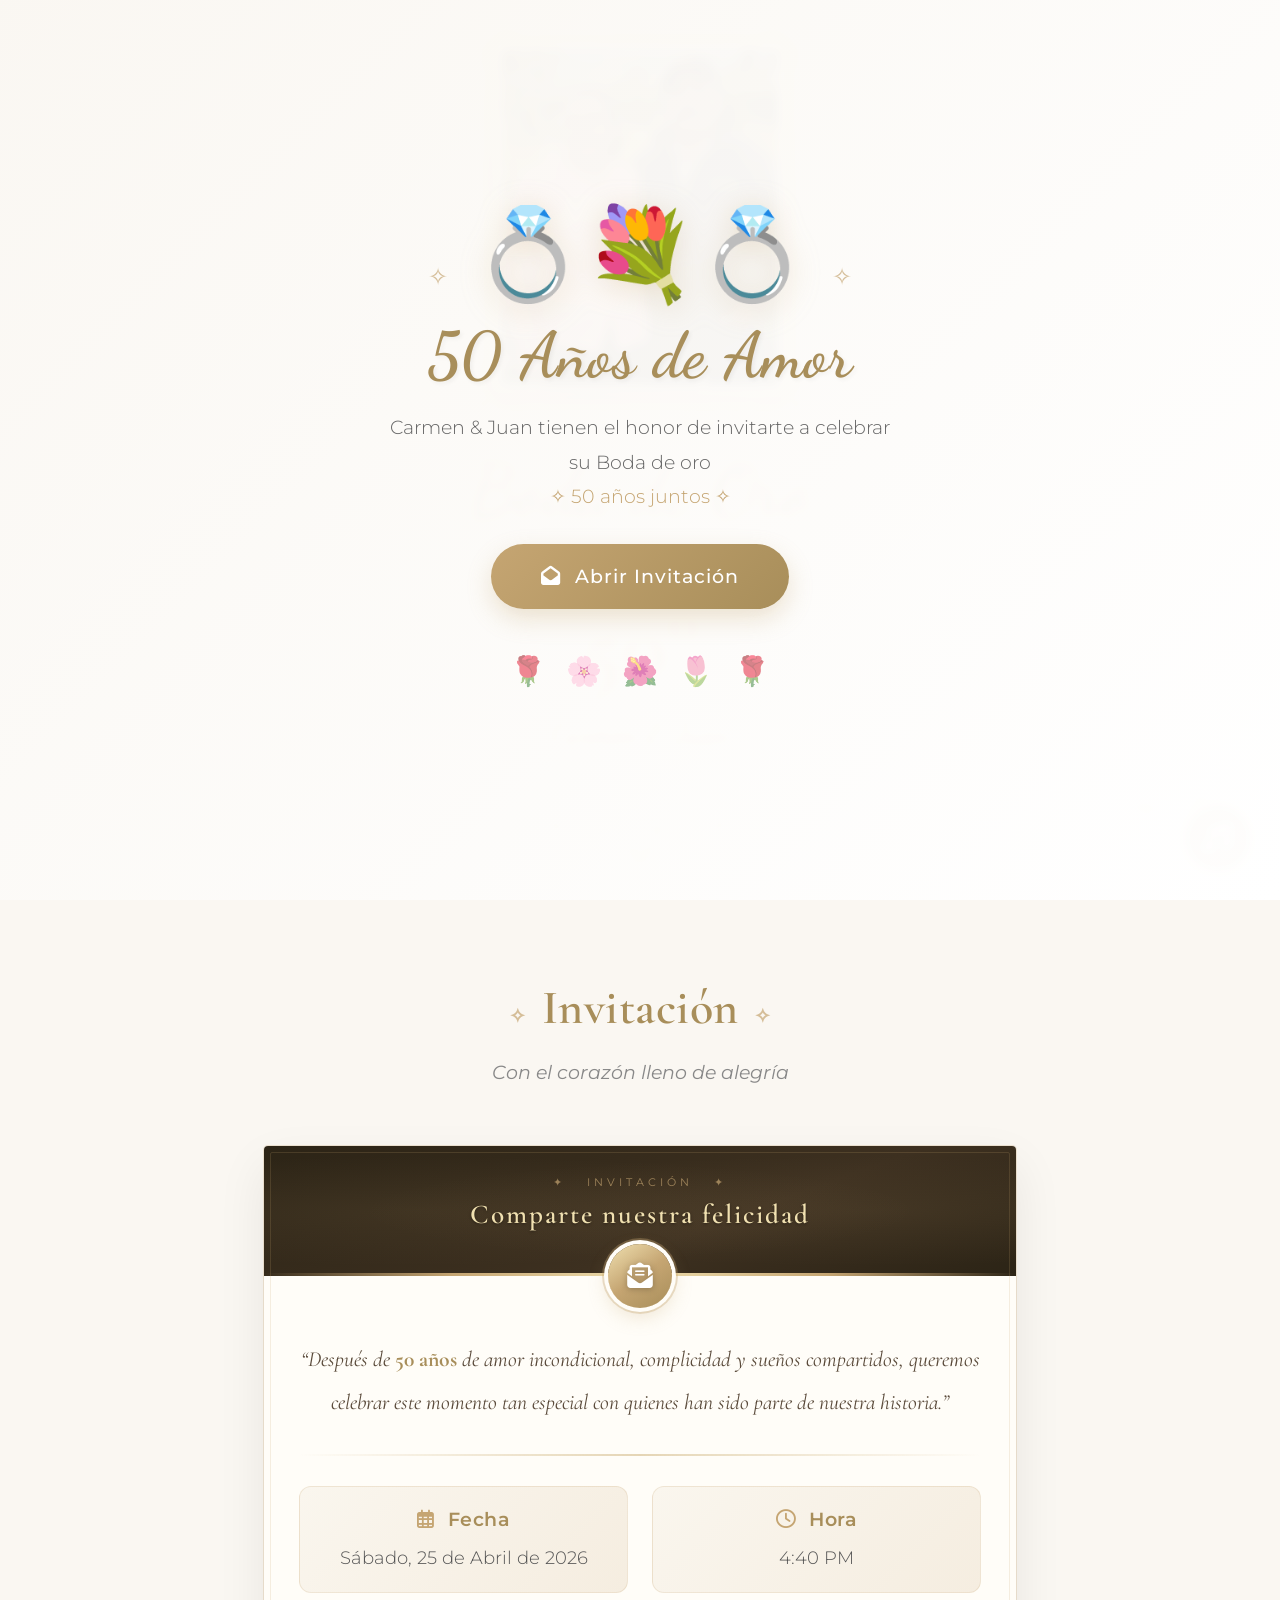
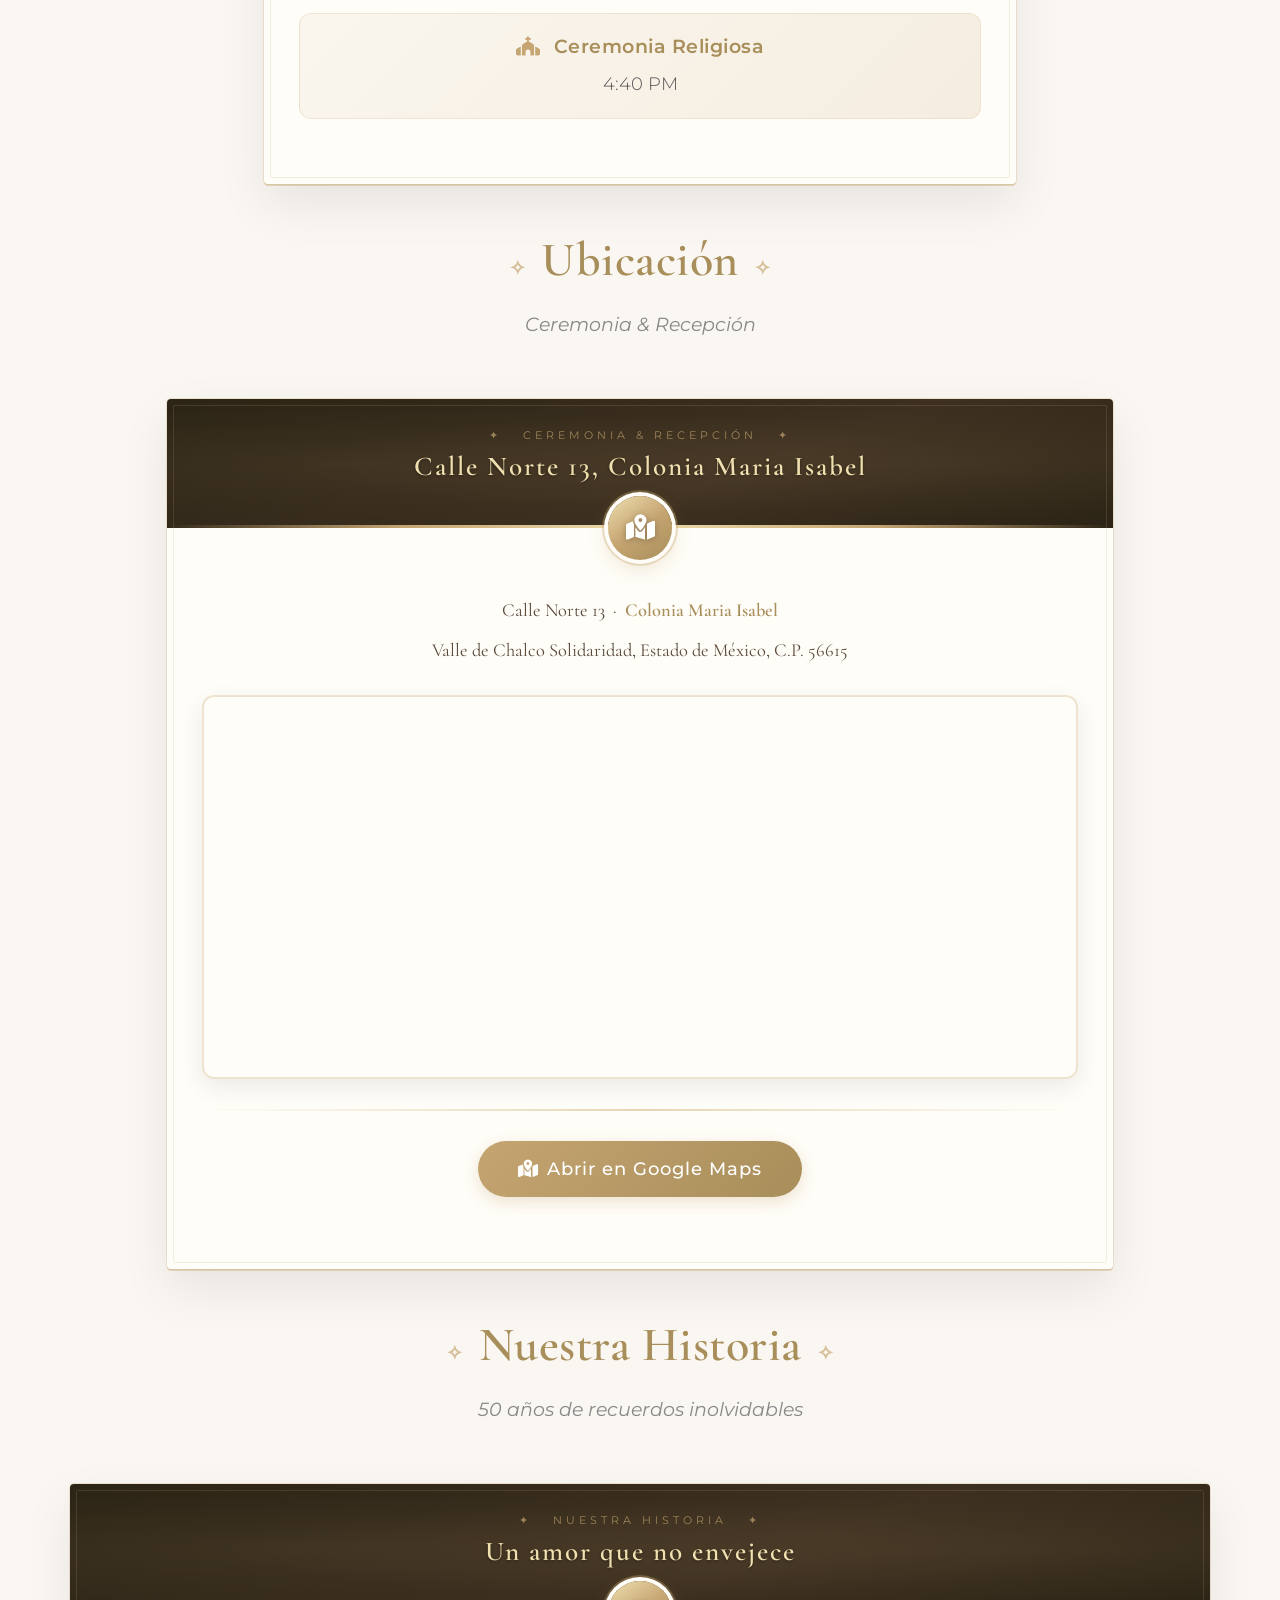
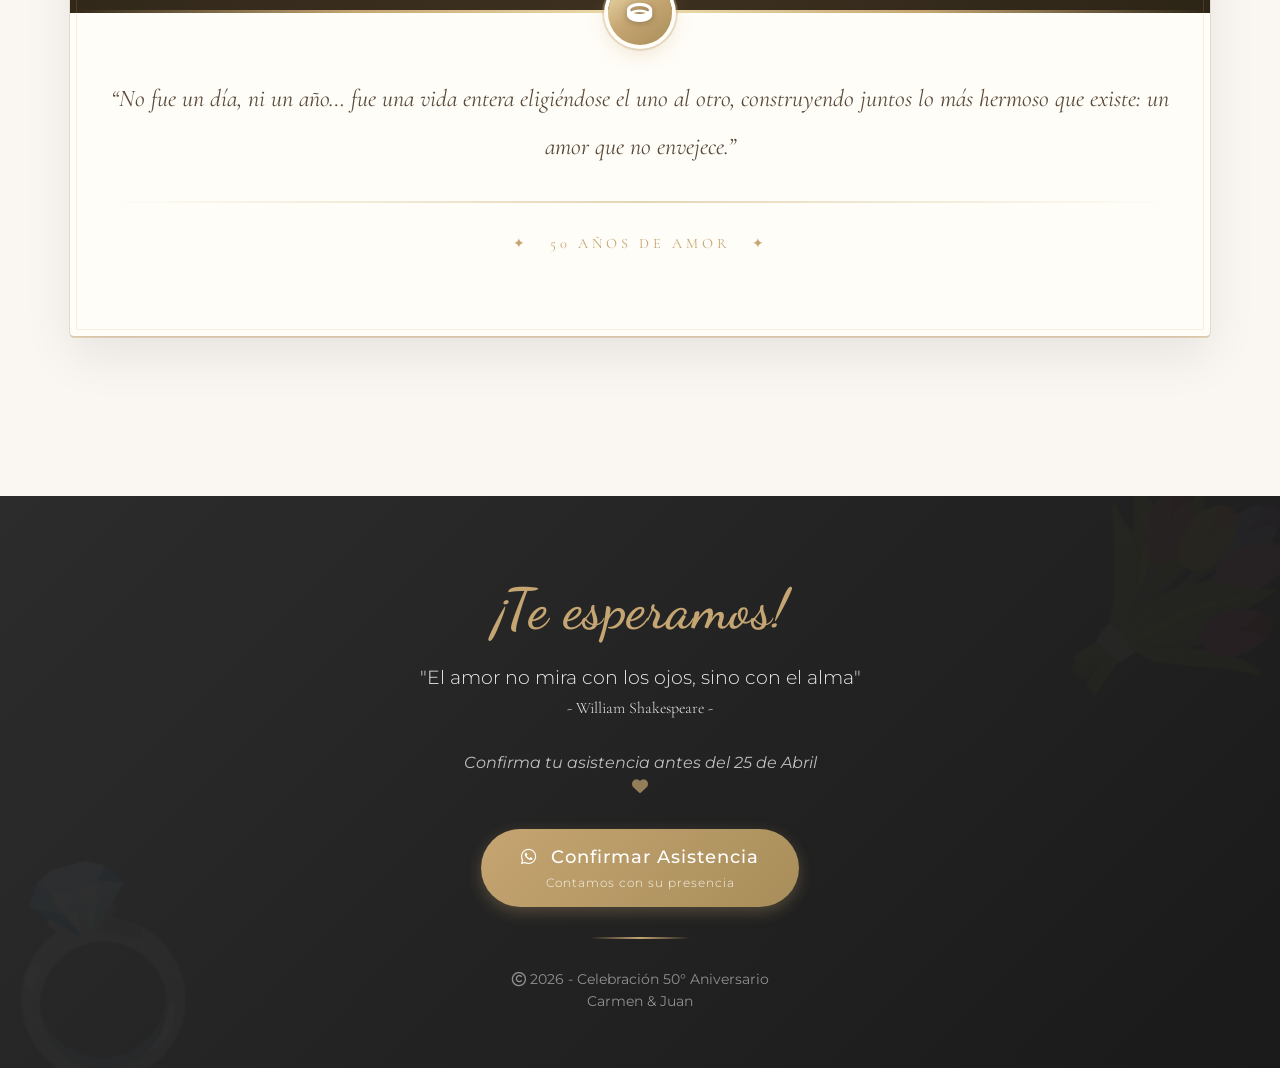
==== commit 2cdd0ede: "FIX Diseño invitación aniversario FIX Diseño invitación aniversario" ====
--- a/index.html
+++ b/index.html
@@ -242,37 +242,59 @@
             }
         }
 
-        /* Marco de foto mejorado para aniversario */
+        /* Marco de foto - Aniversario de Bodas */
         .photo-frame-container {
             position: relative;
-            width: 320px;
-            height: 320px;
-            margin: 0 auto 40px;
-        }
-
-        .photo-frame {
+            width: 300px;
+            height: 360px;
+            margin: 0 auto 50px;
+            animation: gentleFloat 5s ease-in-out infinite;
+        }
+
+        @keyframes gentleFloat {
+            0%, 100% { transform: translateY(0); }
+            50% { transform: translateY(-10px); }
+        }
+
+        /* Capa exterior: borde dorado degradado */
+        .photo-frame-outer {
+            position: absolute;
+            inset: 0;
+            border-radius: 8px;
+            background: linear-gradient(145deg, #e8d5a3, #c5a572, #f0e0b0, #a88e5a, #e8d5a3);
+            padding: 4px;
+            box-shadow:
+                0 0 0 1px rgba(197,165,114,0.3),
+                0 20px 50px rgba(197,165,114,0.35),
+                0 5px 15px rgba(0,0,0,0.15);
+        }
+
+        /* Capa media: fondo blanco con línea interior */
+        .photo-frame-mid {
             width: 100%;
             height: 100%;
-            border-radius: 50%;
-            padding: 10px;
-            background: linear-gradient(135deg, var(--primary) 0%, var(--primary-light) 50%, var(--primary) 100%);
-            box-shadow: var(--shadow);
+            border-radius: 5px;
+            background: #fff;
+            padding: 8px;
             position: relative;
-            animation: gentleFloat 4s ease-in-out infinite;
-        }
-
-        @keyframes gentleFloat {
-            0%, 100% { transform: translateY(0); }
-            50% { transform: translateY(-12px); }
-        }
-
+        }
+
+        .photo-frame-mid::before {
+            content: '';
+            position: absolute;
+            inset: 5px;
+            border: 1px solid rgba(197,165,114,0.5);
+            border-radius: 3px;
+            pointer-events: none;
+            z-index: 2;
+        }
+
+        /* Imagen */
         .photo-frame-inner {
             width: 100%;
             height: 100%;
-            border-radius: 50%;
+            border-radius: 3px;
             overflow: hidden;
-            border: 4px solid var(--white);
-            box-shadow: inset 0 0 30px rgba(0,0,0,0.1);
         }
 
         .photo-placeholder {
@@ -290,63 +312,46 @@
             width: 100%;
             height: 100%;
             object-fit: cover;
-            transition: transform 0.5s ease;
+            transition: transform 0.6s ease;
         }
 
         .photo-placeholder img:hover {
-            transform: scale(1.05);
-        }
-
-        .frame-decoration {
+            transform: scale(1.04);
+        }
+
+        /* Ornamentos en las 4 esquinas */
+        .frame-corner {
             position: absolute;
-            top: -20px;
-            left: -20px;
-            right: -20px;
-            bottom: -20px;
-            border: 2px dashed var(--primary-light);
-            border-radius: 50%;
-            animation: rotateSlow 30s linear infinite;
-        }
-
-        .frame-decoration-2 {
+            width: 44px;
+            height: 44px;
+            z-index: 10;
+            pointer-events: none;
+        }
+        .frame-corner svg { width: 100%; height: 100%; }
+        .fc-tl { top: -10px; left: -10px; }
+        .fc-tr { top: -10px; right: -10px; transform: scaleX(-1); }
+        .fc-bl { bottom: -10px; left: -10px; transform: scaleY(-1); }
+        .fc-br { bottom: -10px; right: -10px; transform: scale(-1); }
+
+        /* Etiqueta inferior con año */
+        .frame-label {
             position: absolute;
-            top: -10px;
-            left: -10px;
-            right: -10px;
-            bottom: -10px;
-            border: 1px solid var(--primary);
-            border-radius: 50%;
-            opacity: 0.5;
-            animation: rotateSlow 20s linear infinite reverse;
-        }
-
-        @keyframes rotateSlow {
-            from { transform: rotate(0deg); }
-            to { transform: rotate(360deg); }
-        }
-
-        .frame-ornaments {
-            position: absolute;
-            width: 100%;
-            height: 100%;
-            top: 0;
-            left: 0;
-            pointer-events: none;
-        }
-
-        .frame-ornament {
-            position: absolute;
-            font-size: 24px;
+            bottom: -38px;
+            left: 50%;
+            transform: translateX(-50%);
+            white-space: nowrap;
+            font-family: 'Cormorant Garamond', serif;
+            font-size: 0.85rem;
+            letter-spacing: 3px;
+            color: var(--primary-dark);
+            text-transform: uppercase;
+        }
+        .frame-label::before, .frame-label::after {
+            content: '✦';
+            margin: 0 8px;
             color: var(--primary);
-            filter: drop-shadow(0 2px 5px rgba(197, 165, 114, 0.3));
-        }
-
-        .orn-1 { top: -15px; left: 50%; transform: translateX(-50%); }
-        .orn-2 { bottom: -15px; left: 50%; transform: translateX(-50%); }
-        .orn-3 { left: -15px; top: 50%; transform: translateY(-50%); }
-        .orn-4 { right: -15px; top: 50%; transform: translateY(-50%); }
-        .orn-5 { top: 15%; right: -10px; transform: rotate(15deg); }
-        .orn-6 { bottom: 15%; left: -10px; transform: rotate(-15deg); }
+            font-size: 0.7rem;
+        }
 
         .hero-title {
             font-family: 'Dancing Script', cursive;
@@ -479,46 +484,128 @@
             font-style: italic;
         }
 
-        /* Cards mejoradas */
+        /* Cards rediseñadas */
         .card-custom {
             border: none;
-            border-radius: 30px;
-            background: var(--white);
-            box-shadow: var(--shadow);
-            transition: all 0.4s ease;
-            overflow: hidden;
+            border-radius: 4px;
+            background: #fffdf8;
+            box-shadow:
+                0 0 0 1px rgba(197,165,114,0.25),
+                0 2px 0 0 rgba(197,165,114,0.4),
+                0 20px 50px rgba(0,0,0,0.08);
+            transition: all 0.45s cubic-bezier(.22,.68,0,1.2);
+            overflow: visible;
             margin-bottom: 30px;
             height: 100%;
+            position: relative;
+        }
+
+        .card-custom::before {
+            content: '';
+            position: absolute;
+            inset: 6px;
+            border: 1px solid rgba(197,165,114,0.18);
+            border-radius: 2px;
+            pointer-events: none;
+            z-index: 1;
         }
 
         .card-custom:hover {
-            transform: translateY(-10px);
-            box-shadow: var(--shadow-hover);
-        }
-
+            transform: translateY(-8px);
+            box-shadow:
+                0 0 0 1px rgba(197,165,114,0.4),
+                0 2px 0 0 rgba(197,165,114,0.6),
+                0 30px 60px rgba(197,165,114,0.15);
+        }
+
+        /* Medallón del ícono */
+        .card-icon-wrap {
+            display: flex;
+            justify-content: center;
+            margin-top: -32px;
+            margin-bottom: 20px;
+            position: relative;
+            z-index: 5;
+        }
+
+        .card-icon-medallion {
+            width: 64px;
+            height: 64px;
+            border-radius: 50%;
+            background: linear-gradient(145deg, #f0e0b0, #c5a572, #a88e5a);
+            display: flex;
+            align-items: center;
+            justify-content: center;
+            box-shadow:
+                0 0 0 4px #fffdf8,
+                0 0 0 6px rgba(197,165,114,0.35),
+                0 8px 20px rgba(197,165,114,0.3);
+        }
+
+        .card-icon-medallion i {
+            font-size: 1.6rem;
+            color: #fff;
+            filter: drop-shadow(0 1px 3px rgba(0,0,0,0.25));
+        }
+
+        /* Cabecera de la card */
         .card-header-custom {
-            background: linear-gradient(135deg, var(--primary) 0%, var(--primary-dark) 100%);
+            background: linear-gradient(160deg, #2c2416 0%, #3d3020 60%, #2c2416 100%);
             color: white;
-            padding: 30px 20px;
+            padding: 28px 20px 44px;
             text-align: center;
-            border-bottom: 5px solid var(--gold-light);
-        }
-
-        .card-header-custom i {
-            font-size: 3.5rem;
-            margin-bottom: 10px;
-            filter: drop-shadow(0 2px 5px rgba(0,0,0,0.2));
+            border-radius: 4px 4px 0 0;
+            position: relative;
+            overflow: hidden;
+        }
+
+        .card-header-custom::after {
+            content: '';
+            position: absolute;
+            bottom: 0;
+            left: 0;
+            right: 0;
+            height: 3px;
+            background: linear-gradient(90deg, transparent, #c5a572, #f0e0b0, #c5a572, transparent);
+        }
+
+        .card-header-custom::before {
+            content: '';
+            position: absolute;
+            inset: 0;
+            background:
+                radial-gradient(ellipse at 20% 50%, rgba(197,165,114,0.08) 0%, transparent 60%),
+                radial-gradient(ellipse at 80% 50%, rgba(197,165,114,0.08) 0%, transparent 60%);
+            pointer-events: none;
         }
 
         .card-header-custom h3 {
-            font-size: 2rem;
+            font-size: 1.7rem;
             margin: 0;
             font-family: 'Cormorant Garamond', serif;
-            letter-spacing: 1px;
+            letter-spacing: 2px;
+            font-weight: 600;
+            color: #f0e0b0;
+            text-shadow: 0 1px 3px rgba(0,0,0,0.4);
+            position: relative;
+            z-index: 2;
+        }
+
+        .card-header-ornament {
+            font-size: 0.7rem;
+            letter-spacing: 4px;
+            color: rgba(197,165,114,0.7);
+            text-transform: uppercase;
+            display: block;
+            margin-bottom: 8px;
+            position: relative;
+            z-index: 2;
         }
 
         .card-body-custom {
-            padding: 35px;
+            padding: 10px 35px 35px;
+            position: relative;
+            z-index: 2;
         }
 
         .info-item {
@@ -984,25 +1071,54 @@
         <div class="decorative-symbol symbol-4">✨</div>
 
         <div class="hero-content">
-            <!-- Marco de foto mejorado para aniversario -->
+            <!-- Marco de foto formal para aniversario -->
             <div class="photo-frame-container">
-                <div class="frame-decoration"></div>
-                <div class="frame-decoration-2"></div>
-                <div class="frame-ornaments">
-                    <span class="frame-ornament orn-1">💎</span>
-                    <span class="frame-ornament orn-2">💎</span>
-                    <span class="frame-ornament orn-3">💍</span>
-                    <span class="frame-ornament orn-4">💍</span>
-                    <span class="frame-ornament orn-5">✨</span>
-                    <span class="frame-ornament orn-6">✨</span>
+                <div class="frame-corner fc-tl">
+                    <svg viewBox="0 0 44 44" fill="none" xmlns="http://www.w3.org/2000/svg">
+                        <path d="M2 42 C2 22 22 2 42 2" stroke="#c5a572" stroke-width="1.5" fill="none"/>
+                        <path d="M2 34 C2 18 18 2 34 2" stroke="#e8d5a3" stroke-width="1" fill="none"/>
+                        <circle cx="2" cy="2" r="3" fill="#c5a572"/>
+                        <circle cx="22" cy="2" r="2" fill="#c5a572" opacity="0.6"/>
+                        <circle cx="2" cy="22" r="2" fill="#c5a572" opacity="0.6"/>
+                    </svg>
                 </div>
-                <div class="photo-frame">
-                    <div class="photo-frame-inner">
-                        <div class="photo-placeholder">
-                            <img src="images/festejados.jpeg" alt="María y José - 50 Aniversario" onerror="this.style.display='none'; this.parentElement.innerHTML='💑';">
+                <div class="frame-corner fc-tr">
+                    <svg viewBox="0 0 44 44" fill="none" xmlns="http://www.w3.org/2000/svg">
+                        <path d="M2 42 C2 22 22 2 42 2" stroke="#c5a572" stroke-width="1.5" fill="none"/>
+                        <path d="M2 34 C2 18 18 2 34 2" stroke="#e8d5a3" stroke-width="1" fill="none"/>
+                        <circle cx="2" cy="2" r="3" fill="#c5a572"/>
+                        <circle cx="22" cy="2" r="2" fill="#c5a572" opacity="0.6"/>
+                        <circle cx="2" cy="22" r="2" fill="#c5a572" opacity="0.6"/>
+                    </svg>
+                </div>
+                <div class="frame-corner fc-bl">
+                    <svg viewBox="0 0 44 44" fill="none" xmlns="http://www.w3.org/2000/svg">
+                        <path d="M2 42 C2 22 22 2 42 2" stroke="#c5a572" stroke-width="1.5" fill="none"/>
+                        <path d="M2 34 C2 18 18 2 34 2" stroke="#e8d5a3" stroke-width="1" fill="none"/>
+                        <circle cx="2" cy="2" r="3" fill="#c5a572"/>
+                        <circle cx="22" cy="2" r="2" fill="#c5a572" opacity="0.6"/>
+                        <circle cx="2" cy="22" r="2" fill="#c5a572" opacity="0.6"/>
+                    </svg>
+                </div>
+                <div class="frame-corner fc-br">
+                    <svg viewBox="0 0 44 44" fill="none" xmlns="http://www.w3.org/2000/svg">
+                        <path d="M2 42 C2 22 22 2 42 2" stroke="#c5a572" stroke-width="1.5" fill="none"/>
+                        <path d="M2 34 C2 18 18 2 34 2" stroke="#e8d5a3" stroke-width="1" fill="none"/>
+                        <circle cx="2" cy="2" r="3" fill="#c5a572"/>
+                        <circle cx="22" cy="2" r="2" fill="#c5a572" opacity="0.6"/>
+                        <circle cx="2" cy="22" r="2" fill="#c5a572" opacity="0.6"/>
+                    </svg>
+                </div>
+                <div class="photo-frame-outer">
+                    <div class="photo-frame-mid">
+                        <div class="photo-frame-inner">
+                            <div class="photo-placeholder">
+                                <img src="images/festejados.jpeg" alt="Carmen & Juan - 50 Aniversario" onerror="this.style.display='none'; this.parentElement.innerHTML='&#128145;';">
+                            </div>
                         </div>
                     </div>
                 </div>
+                <div class="frame-label">50 A&ntilde;os de Amor</div>
             </div>
 
             <h1 class="hero-title">Boda de Oro</h1>
@@ -1047,34 +1163,39 @@
             <div class="col-lg-8">
                 <div class="card-custom">
                     <div class="card-header-custom">
-                        <i class="fas fa-envelope-open-text"></i>
+                        <span class="card-header-ornament">✦ &nbsp; Invitación &nbsp; ✦</span>
                         <h3>Comparte nuestra felicidad</h3>
                     </div>
+                    <div class="card-icon-wrap">
+                        <div class="card-icon-medallion">
+                            <i class="fas fa-envelope-open-text"></i>
+                        </div>
+                    </div>
                     <div class="card-body-custom">
-                        <p class="text-center" style="font-size: 1.3rem; line-height: 1.9; color: #555; font-style: italic;">
-                            "Después de <strong style="color: var(--primary-dark);">50 años</strong> de amor incondicional, 
-                            complicidad y sueños compartidos, queremos celebrar este momento tan especial 
-                            con quienes han sido parte de nuestra historia."
+                        <p class="text-center" style="font-family:'Cormorant Garamond',serif; font-size: 1.35rem; line-height: 2; color: #5a4a3a; font-style: italic;">
+                            &ldquo;Después de <strong style="color: var(--primary-dark); font-style:normal;">50 años</strong> de amor incondicional,
+                            complicidad y sueños compartidos, queremos celebrar este momento tan especial
+                            con quienes han sido parte de nuestra historia.&rdquo;
                         </p>
                         <div class="divider"></div>
-                        <div class="row text-center mt-4">
-                            <div class="col-md-6">
-                                <div class="info-item">
+                        <div class="row text-center mt-2">
+                            <div class="col-md-6 mb-3">
+                                <div style="background:linear-gradient(135deg,#faf6ee,#f5ede0); border-radius:12px; padding:18px 12px; border:1px solid rgba(197,165,114,0.2);">
                                     <div class="info-label"><i class="far fa-calendar-alt"></i> Fecha</div>
                                     <div class="info-text">Sábado, 25 de Abril de 2026</div>
                                 </div>
                             </div>
-                            <div class="col-md-6">
-                                <div class="info-item">
+                            <div class="col-md-6 mb-3">
+                                <div style="background:linear-gradient(135deg,#faf6ee,#f5ede0); border-radius:12px; padding:18px 12px; border:1px solid rgba(197,165,114,0.2);">
                                     <div class="info-label"><i class="far fa-clock"></i> Hora</div>
-                                    <div class="info-text">4:40 PM - Recepción</div>
+                                    <div class="info-text">4:40 PM</div>
                                 </div>
                             </div>
                         </div>
-                        <div class="text-center mt-3">
-                            <div class="info-item">
-                                <div class="info-label"><i class="fas fa-hourglass-half"></i> Ceremonia Religiosa</div>
-                                <div class="info-text">4:40:00 PM</div>
+                        <div class="text-center mt-1">
+                            <div style="background:linear-gradient(135deg,#faf6ee,#f5ede0); border-radius:12px; padding:18px 12px; border:1px solid rgba(197,165,114,0.2);">
+                                <div class="info-label"><i class="fas fa-church"></i> Ceremonia Religiosa</div>
+                                <div class="info-text">4:40 PM</div>
                             </div>
                         </div>
                     </div>
@@ -1084,49 +1205,38 @@
 
         <!-- Ubicación -->
         <h2 class="section-title mt-5">Ubicación</h2>
-        <p class="section-subtitle">Dos lugares, un mismo amor</p>
-        <div class="row g-4">
-            <div class="col-md-6">
-                <div class="card-custom h-100">
+        <p class="section-subtitle">Ceremonia &amp; Recepción</p>
+        <div class="row justify-content-center">
+            <div class="col-lg-10">
+                <div class="card-custom">
                     <div class="card-header-custom">
-                        <i class="fas fa-church"></i>
-                        <h3>Ceremonia Religiosa</h3>
+                        <span class="card-header-ornament">✦ &nbsp; Ceremonia &amp; Recepción &nbsp; ✦</span>
+                        <h3>Calle Norte 13, Colonia Maria Isabel</h3>
+                    </div>
+                    <div class="card-icon-wrap">
+                        <div class="card-icon-medallion">
+                            <i class="fas fa-map-marked-alt"></i>
+                        </div>
                     </div>
                     <div class="card-body-custom">
-                        <div class="info-item text-center">                            
-                            <div class="info-text">
-                                Norte 13<br>
-                                Manzana 1321<br>
-                                Lote 16, Colonia Maria Isabel
+                        <div class="text-center mb-4">
+                            <div style="font-family:'Cormorant Garamond',serif; font-size:1.15rem; color:#5a4a3a; line-height:2.2;">
+                                Calle Norte 13 &nbsp;·&nbsp;
+                                <span style="color:var(--primary-dark); font-weight:600;">Colonia Maria Isabel</span><br>
+                                Valle de Chalco Solidaridad, Estado de México, C.P. 56615
                             </div>
+                        </div>
+                        <div style="border-radius:12px; overflow:hidden; border:2px solid rgba(197,165,114,0.3); box-shadow:0 8px 25px rgba(0,0,0,0.08);">
+                            <iframe
+                                src="https://www.google.com/maps/embed?pb=!1m18!1m12!1m3!1d941.421283858897!2d-98.95889317160368!3d19.296054098867458!2m3!1f0!2f0!3f0!3m2!1i1024!2i768!4f13.1!3m3!1m2!1s0x85ce1c520d806681%3A0xb6384ba1765b0e3!2sCalle%20Nte%2013%2C%20Maria%20Isabel%2C%2056615%20Valle%20de%20Chalco%20Solidaridad%2C%20M%C3%A9x.!5e0!3m2!1ses!2smx!4v1774064492219!5m2!1ses!2smx"
+                                width="100%" height="380" style="border:0; display:block;"
+                                allowfullscreen="" loading="lazy" referrerpolicy="no-referrer-when-downgrade">
+                            </iframe>
                         </div>
                         <div class="divider"></div>
                         <div class="text-center">
-                            <a href="https://maps.google.com" target="_blank" class="btn-custom">
-                                <i class="fas fa-map-marked-alt"></i> Cómo llegar
-                            </a>
-                        </div>
-                    </div>
-                </div>
-            </div>
-            <div class="col-md-6">
-                <div class="card-custom h-100">
-                    <div class="card-header-custom">
-                        <i class="fas fa-glass-cheers"></i>
-                        <h3>Recepción</h3>
-                    </div>
-                    <div class="card-body-custom">
-                        <div class="info-item text-center">
-                            <div class="info-text">
-                                Norte 13<br>
-                                Manzana 1321<br>
-                                Lote 16, Colonia Maria Isabel
-                            </div>
-                        </div>
-                        <div class="divider"></div>
-                        <div class="text-center">
-                            <a href="https://maps.google.com" target="_blank" class="btn-custom">
-                                <i class="fas fa-map-marked-alt"></i> Ver mapa
+                            <a href="https://maps.google.com/?q=Calle+Norte+13,+Maria+Isabel,+Valle+de+Chalco+Solidaridad" target="_blank" class="btn-custom" style="text-decoration:none; display:inline-block;">
+                                <i class="fas fa-map-marked-alt me-2"></i>Abrir en Google Maps
                             </a>
                         </div>
                     </div>
@@ -1141,17 +1251,21 @@
             <div class="col-lg-12">
                 <div class="card-custom">
                     <div class="card-header-custom">
-                        <i class="fas fa-images"></i>
-                        <h3>Un Amor que no Envejece</h3>
+                        <span class="card-header-ornament">✦ &nbsp; Nuestra Historia &nbsp; ✦</span>
+                        <h3>Un amor que no envejece</h3>
                     </div>
-                    <div class="card-body-custom text-center py-4">
-                        <i class="fas fa-ring" style="font-size:2rem; color:var(--primary); margin-bottom:1rem;"></i>
-                        <p style="font-family:'Cormorant Garamond'; font-size:1.5rem; font-style:italic; color:var(--primary-dark); line-height:1.8;">
-                            "No fue un día, ni un año... fue una vida entera eligiéndose el uno al otro,
-                            construyendo juntos lo más hermoso que existe: un amor que no envejece."
+                    <div class="card-icon-wrap">
+                        <div class="card-icon-medallion">
+                            <i class="fas fa-ring"></i>
+                        </div>
+                    </div>
+                    <div class="card-body-custom text-center">
+                        <p style="font-family:'Cormorant Garamond',serif; font-size:1.5rem; font-style:italic; color:#5a4a3a; line-height:2;">
+                            &ldquo;No fue un día, ni un año&hellip; fue una vida entera eligiéndose el uno al otro,
+                            construyendo juntos lo más hermoso que existe: un amor que no envejece.&rdquo;
                         </p>
                         <div class="divider"></div>
-                        <p style="font-size:1rem; color:#888; letter-spacing:2px;">✦ 50 AÑOS DE AMOR ✦</p>
+                        <p style="font-family:'Cormorant Garamond',serif; font-size:0.9rem; color:var(--primary); letter-spacing:4px; text-transform:uppercase;">✦ &nbsp; 50 Años de Amor &nbsp; ✦</p>
                     </div>
                 </div>
             </div>
@@ -1170,24 +1284,10 @@
                 Confirma tu asistencia antes del 25 de Abril<br>
                 <i class="fas fa-heart" style="color: var(--primary);"></i>
             </p>
-            <button class="btn-custom" data-bs-toggle="modal" data-bs-target="#confirmModal">
-                <i class="fas fa-check-circle me-2"></i> Confirmar Asistencia
+            <button class="btn-custom" onclick="confirmarAsistenciaWhatsApp()">
+                <i class="fab fa-whatsapp me-2"></i> Confirmar Asistencia
+                <span style="display:block; font-size:0.75rem; font-weight:300; letter-spacing:1px; margin-top:4px; opacity:0.9;">Contamos con su presencia</span>
             </button>
-            
-            <div class="share-buttons">
-                <button class="share-btn whatsapp" onclick="shareWhatsApp()" title="Compartir en WhatsApp">
-                    <i class="fab fa-whatsapp"></i>
-                </button>
-                <button class="share-btn facebook" onclick="shareFacebook()" title="Compartir en Facebook">
-                    <i class="fab fa-facebook-f"></i>
-                </button>
-                <button class="share-btn twitter" onclick="shareTwitter()" title="Compartir en Twitter">
-                    <i class="fab fa-twitter"></i>
-                </button>
-                <button class="share-btn email" onclick="shareEmail()" title="Compartir por Email">
-                    <i class="fas fa-envelope"></i>
-                </button>
-            </div>
             
             <div class="footer-divider"></div>
             <p class="copyright">
@@ -1298,7 +1398,7 @@
 
         // Función de confeti mejorada
         function createCelebrationConfetti() {
-            const symbols = ['💍', '💐', '🌹', '✨', '💛', '🌟', '🌸', '💎', '🎉', '🥂'];
+            const symbols = ['💍', '🌹', '✨', '💎', '🎉', '🥂'];
             for (let i = 0; i < 80; i++) {
                 setTimeout(() => {
                     const confetti = document.createElement('div');
@@ -1341,7 +1441,7 @@
         }
 
         // Contador regresivo mejorado
-        const eventDate = new Date('2024-06-15T19:00:00').getTime();
+        const eventDate = new Date('2026-04-25T16:40:00').getTime();
         
         function updateCountdown() {
             const now = new Date().getTime();
@@ -1400,25 +1500,9 @@
             this.reset();
         });
 
-        // Funciones de compartir mejoradas
-        function shareWhatsApp() {
-            const text = '¡Estás invitado a las Boda de Oro de María & José! 🎉 50 años de amor. Confirma tu asistencia aquí:';
-            window.open(`https://wa.me/?text=${encodeURIComponent(text + ' ' + window.location.href)}`, '_blank');
-        }
-
-        function shareFacebook() {
-            window.open(`https://www.facebook.com/sharer/sharer.php?u=${encodeURIComponent(window.location.href)}`, '_blank');
-        }
-
-        function shareTwitter() {
-            const text = 'Celebración de 50 Aniversario de Bodas - María & José 💑';
-            window.open(`https://twitter.com/intent/tweet?text=${encodeURIComponent(text)}&url=${encodeURIComponent(window.location.href)}`, '_blank');
-        }
-
-        function shareEmail() {
-            const subject = 'Invitación - Boda de Oro';
-            const body = 'Te invitamos a celebrar nuestras Boda de Oro (50 años de casados).\n\nDetalles del evento:\nFecha: 15 de Junio, 2024\nHora: 7:00 PM\nLugar: Salón Los Jardines\n\nConfirma tu asistencia en: ' + window.location.href;
-            window.location.href = `mailto:?subject=${encodeURIComponent(subject)}&body=${encodeURIComponent(body)}`;
+        function confirmarAsistenciaWhatsApp() {
+            const mensaje = 'Confirmo mi asistencia';
+            window.open('https://wa.me/525581967455?text=Confirmo%20mi%20asistencia', '_blank');
         }
 
         // Galería mejorada con navegación
@@ -1577,7 +1661,7 @@
 
         // Crear elementos flotantes decorativos
         const floatingContainer = document.getElementById('floatingElements');
-        const floatSymbols = ['💍', '💐', '🌹', '✨', '🌸', '💎', '💛'];
+        const floatSymbols = ['💍', '💎', '💛'];
         for (let i = 0; i < 20; i++) {
             const element = document.createElement('div');
             element.className = 'float-item';
@@ -1627,4 +1711,4 @@
         });
     </script>
 </body>
-</html>+</html>
